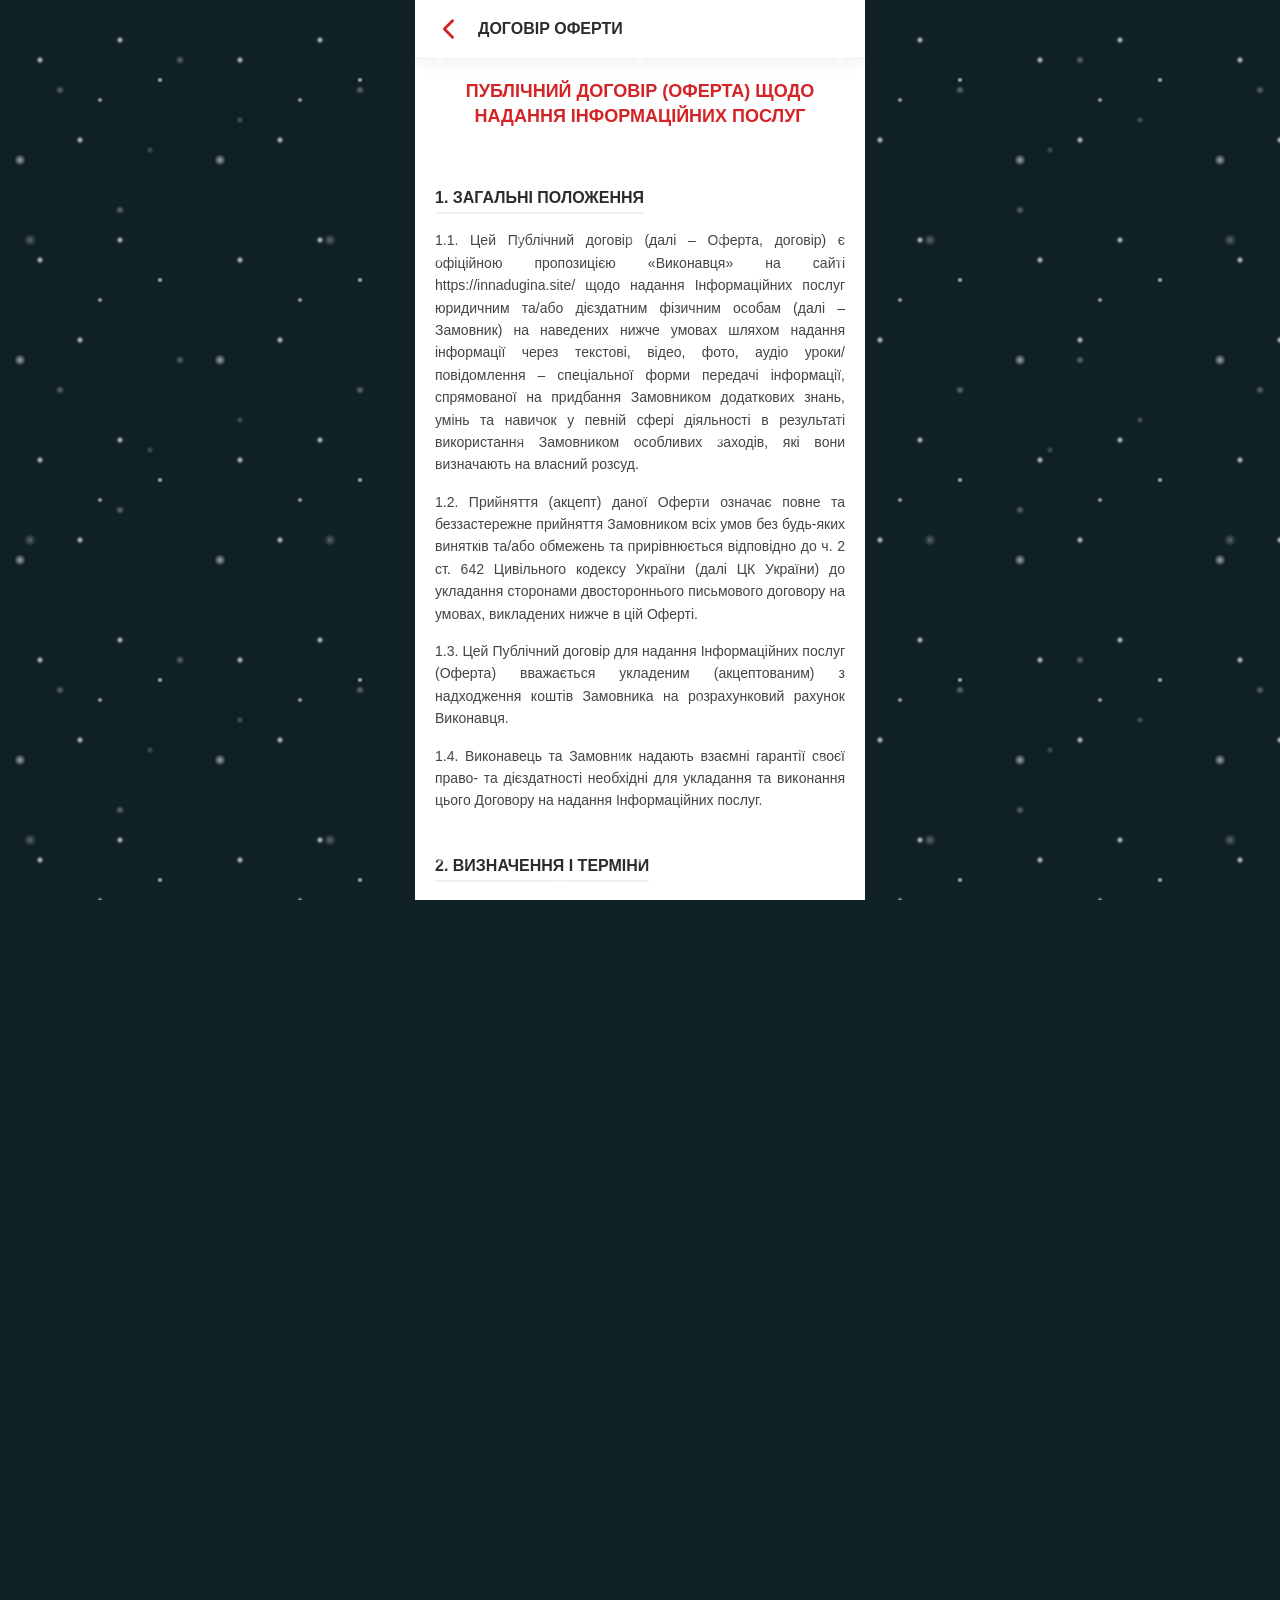
==== oferta.html @ dd788c9a "upd politik" ====
<!DOCTYPE html>
<html lang="uk">
<head>
  <meta charset="UTF-8">
  <meta name="viewport" content="width=device-width, initial-scale=1.0, maximum-scale=1.0, user-scalable=no">
  <title>Договір оферти</title>
  
  <link href="https://fonts.googleapis.com/css2?family=Montserrat:wght@400;500;600;700;800;900&display=swap" rel="stylesheet">
  
  <link rel="stylesheet" href="css/style1.css">
  
  <style>
    /* --- Стилі суто для сторінки документів --- */
    
    /* Шапка (Липка) */
    .doc-header {
      position: sticky;
      top: 0;
      background: rgba(255, 255, 255, 0.95);
      backdrop-filter: blur(10px);
      padding: 15px 20px;
      border-bottom: 1px solid #eee;
      display: flex;
      align-items: center;
      gap: 15px;
      z-index: 100;
      box-shadow: 0 4px 15px rgba(0,0,0,0.05);
    }

    /* Кнопка назад */
    .back-btn {
      color: #D42426;
      display: flex;
      align-items: center;
      transition: transform 0.2s;
    }
    .back-btn:active { transform: scale(0.8); }

    .doc-title {
      font-size: 16px;
      font-weight: 700;
      text-transform: uppercase;
      color: #2C2C2C;
    }

    /* Тіло документу */
    .doc-body {
      padding: 20px 20px 60px;
      background-color: #fff;
    }

    /* Типографіка */
    h3 {
      font-size: 18px;
      font-weight: 800;
      text-align: center;
      margin-bottom: 30px;
      color: #D42426;
      line-height: 1.4;
    }

    h4 {
      font-size: 16px;
      font-weight: 700;
      margin-top: 30px;
      margin-bottom: 15px;
      color: #2C2C2C;
      text-transform: uppercase;
      border-bottom: 2px solid #f0f0f0;
      padding-bottom: 5px;
      display: inline-block;
    }

    p {
      font-size: 14px;
      line-height: 1.6;
      color: #444;
      margin-bottom: 15px;
      text-align: justify; /* Рівний край тексту */
    }

    /* Списки (для способів оплати) */
    .styled-list {
      margin-bottom: 15px;
      padding-left: 0;
    }
    
    .styled-list span {
      display: block;
      position: relative;
      padding-left: 20px;
      margin-bottom: 8px;
      font-size: 14px;
      color: #444;
      font-weight: 500;
    }

    .styled-list span::before {
      content: '•';
      color: #D42426;
      position: absolute;
      left: 0;
      font-weight: bold;
    }

    /* Виділення важливого */
    .highlight {
      background-color: #FFF5F5;
      padding: 15px;
      border-radius: 10px;
      border-left: 3px solid #D42426;
      margin: 20px 0;
    }
    
    .requisites {
        margin-top: 40px;
        background: #f9f9f9;
        padding: 20px;
        border-radius: 15px;
        text-align: center;
    }
    .requisites span {
        display: block;
        margin-bottom: 5px;
        font-weight: 600;
        color: #2C2C2C;
    }
  </style>
</head>
<body>

<div class="snow-container">
  <div class="snow"></div>
  <div class="snow"></div>
</div>

<div class="wrapper">
  
  <header class="doc-header">
    <a href="index.html" class="back-btn">
      <svg width="28" height="28" viewBox="0 0 24 24" fill="none" xmlns="http://www.w3.org/2000/svg">
        <path d="M15 19L8 12L15 5" stroke="currentColor" stroke-width="2.5" stroke-linecap="round" stroke-linejoin="round"/>
      </svg>
    </a>
    <div class="doc-title">Договір оферти</div>
  </header>

  <main class="doc-body">
    
    <h3>ПУБЛІЧНИЙ ДОГОВІР (ОФЕРТА) ЩОДО НАДАННЯ ІНФОРМАЦІЙНИХ ПОСЛУГ</h3>

    <h4>1. ЗАГАЛЬНІ ПОЛОЖЕННЯ</h4>
    <p>1.1. Цей Публічний договір (далі – Оферта, договір) є офіційною пропозицією «Виконавця» на сайті https://innadugina.site/ щодо надання Інформаційних послуг юридичним та/або дієздатним фізичним особам (далі – Замовник) на наведених нижче умовах шляхом надання інформації через текстові, відео, фото, аудіо уроки/повідомлення – спеціальної форми передачі інформації, спрямованої на придбання Замовником додаткових знань, умінь та навичок у певній сфері діяльності в результаті використання Замовником особливих заходів, які вони визначають на власний розсуд.</p>
    
    <p>1.2. Прийняття (акцепт) даної Оферти означає повне та беззастережне прийняття Замовником всіх умов без будь-яких винятків та/або обмежень та прирівнюється відповідно до ч. 2 ст. 642 Цивільного кодексу України (далі ЦК України) до укладання сторонами двостороннього письмового договору на умовах, викладених нижче в цій Оферті.</p>
    
    <p>1.3. Цей Публічний договір для надання Інформаційних послуг (Оферта) вважається укладеним (акцептованим) з надходження коштів Замовника на розрахунковий рахунок Виконавця.</p>
    
    <p>1.4. Виконавець та Замовник надають взаємні гарантії своєї право- та дієздатності необхідні для укладання та виконання цього Договору на надання Інформаційних послуг.</p>

    <h4>2. ВИЗНАЧЕННЯ І ТЕРМІНИ</h4>
    <p>2.1 З метою цієї Оферти наведені нижче терміни використовуються в наступному значенні:</p>
    
    <div class="highlight">
        <p><strong>Оферта</strong> – реальний громадський договір для надання інформаційних послуг. Сайт – інтернет-сайт: https://innadugina.site/, який використовується Виконавцем на правах власності.</p>
        
        <p><strong>Інформаційні послуги</strong> – будь-які послуги Виконавця, види та вартість яких визначено на Сайті, надання обмеженого доступу Замовника до Сайту, іншим закритим каналам надання матеріалів (закритий профіль Instagram, закритий канал WhatsApp, Telegram) відповідно до умов Оферти для участі у тематичних марафонах у форматі інформаційних послуг Виконавця з надання за плату мультимедійних курсів, тренінгів, марафонів (у записі та потоковому форматі), та супутніх інформаційних послуг Виконавця у формі консультацій, за допомогою використання безкоштовного програмного забезпечення із закритим кодом, що забезпечує шифрований голосовий зв'язок та відеозв'язок через Інтернет між комп'ютерами (VoIP ), чи консультаційних послуг у іншій формі. Форма та необхідність надання супутніх інформаційних послуг визначаються Виконавцем самостійно.</p>
        
        <p><strong>Акцепт Оферти</strong> - повне та беззастережне прийняття Оферти шляхом здійснення оплати за Інформаційні послуги (часткової або повної).</p>
        
        <p><strong>Виконавець</strong> – фізична особа-підприємець Сухина І.А., ІПН 3275904164, e-mail: sukhina.evgeniya@gmail.com, тел.+380997017817</p>
        
        <p><strong>Замовник</strong> – особа, яка здійснила Акцепт Оферти на викладених у ній умовах. Договір на надання інформаційних послуг (далі – Договір) – договір між Замовником та Виконавцем на надання Інформаційних послуг, який укладається за допомогою Акцепту цієї Оферти.</p>
    </div>

    <h4>3. ПРЕДМЕТ ОФЕРТИ</h4>
    <p>3.1. Предметом цієї Оферти є відшкодування Замовнику Інформаційних послуг силами Виконавця відповідно до умов цієї Оферти шляхом надання Інформаційних послуг у відео, фото, аудіо, текстовому форматі за винагороду, що виплачується Замовником Виконавцю.</p>
    
    <p>3.2. Вартість кожного виду Інформаційної послуги встановлюється на Сайті Виконавця. Цей договір надання Інформаційних послуг вважається укладеним з моменту надходження коштів на рахунок Виконавця.</p>
    
    <p>3.3. Платежі за цим договором здійснюється одним із способів, що пропонуються Замовнику, у тому числі при натисканні кнопки «Сплатити», які включають:</p>
    
    <div class="styled-list">
        <span>Оплата електронними коштами;</span>
        <span>Оплата через платіжні термінали або інтернет-банкінг;</span>
        <span>Оплата на розрахунковий рахунок Виконавця через банк чи банк-еквайєр;</span>
        <span>Оплата через спеціально уповноважених агентів (фізичних або юридичних осіб);</span>
        <span>Іншими способами за попереднім погодженням з Виконавцем.</span>
    </div>

    <p>3.4. Замовник має можливість здійснити оплату частинами. Сума оплати, що внесена частково є завдатком.</p>
    
    <p>3.5. В разі порушення строку оплати встановленого Виконавцем більше ніж на 10 робочих днів, Виконавець має право тимчасово припинити доступ Замовника до матеріалів (чатів, груп, каналів в соціальних мережах) до здійснення Замовником повної оплати згідно умов Договору.</p>

    <h4>4. УМОВИ НАДАННЯ ПОСЛУГИ</h4>
    <p>4.1. Виконавець надає обмежений доступ Замовнику до Інформаційної послуги, розміщеної у закритих WhatsApp-каналах, Telegram та закритих профілях Instagram.</p>
    
    <p>4.2. Види та способи оплати зазначаються на Сайті.</p>
    
    <p>4.3. Придбання матеріалу тренінгу підтверджується заповненням Замовником відповідної заявки та внесенням оплати одним із способів, вказаних на Сайті при натисканні на кнопку Оплатити. Підключення Замовника до закритих каналів участі здійснюється шляхом отримання від Замовника номера телефону мобільного зв'язку для підключення до закритого WhatsApp каналу, Telegram та профілю в соціальній мережі Instagram для підключення до закритого профілю Instagram, де проводитимуться закриті прямі ефіри. Підключення до закритих каналів здійснюється після відправки Замовником фото-підтвердження оплати Інформаційних послуг менеджеру у Direct соціальній мережі Instagram за адресою https://www.instagram.com/inna__dugina</p>
    
    <p>4.4. Якщо протягом 2 робочих днів Замовник з тієї чи іншої причини не отримав доступу до Інформаційної послуги, йому необхідно звернутися до служби підтримки Виконавця за адресою: https://www.instagram.com/inna__dugina шляхом надсилання повідомлення до Direct.</p>
    
    <p>4.5. Виконавець зобов'язується надати Замовнику Інформаційну послугу шляхом додавання до закритого чату Telegram (залежно від обраного пакету участі, зазначеного на Сайті) протягом 2 робочих днів з моменту надходження коштів на рахунок Виконавця.</p>
    
    <p>4.6. Ця Оферта має чинність акта про надання послуг. Прийняття послуги провадиться без підписання відповідного акта.</p>
    
    <p>4.7. Виконавець залишає за собою право анулювати доступ Замовника до матеріалу у разі встановлення факту розповсюдження Замовником інформації та матеріалів, отриманих ним від Виконавця третім особам за плату або безоплатно. Використання Замовником інформації та матеріалів, одержаних в результаті отримання Інформаційних послуг, допускається лише в особистих цілях та для особистого використання Замовника.</p>

    <h4>5. ПРАВА ТА ОБОВ'ЯЗКИ ВИКОНАВЦЯ</h4>
    <p>5.1. Виконавець зобов'язується надавати Замовнику цілодобовий доступ до оплачених текстових, відео, фото, аудіо-матеріалів.</p>
    <p>5.2. Виконавець несе відповідальність за зберігання та обробку персональних даних Замовника, забезпечує конфіденційність цих даних у процесі їх обробки та використовує їх виключно для якісного надання Інформаційної послуги Замовнику.</p>
    <p>5.3. Виконавець гарантує надання Замовнику повної та достовірної інформації про послугу на його вимогу.</p>
    <p>5.4. Виконавець має право змінювати умови цієї Оферти в односторонньому порядку без попереднього повідомлення Замовника, публікуючи зазначені зміни на Сайті, не пізніше 5 календарних днів з дня їх внесення (прийняття).</p>

    <h4>6. ПРАВА ТА ОБОВ'ЯЗКИ ЗАМОВНИКА</h4>
    <p>6.1. Замовник зобов'язаний надавати достовірну інформацію про себе у процесі заповнення заявки (реєстрації) на Сайті. Замовник відповідає за достовірність такої інформації.</p>
    <p>6.2. Замовник зобов'язується не відтворювати, не повторювати, не копіювати, не продавати, а також не використовувати з будь-якою метою інформацію та матеріали, що стали йому доступними у зв'язку з наданням Інформаційної послуги, за винятком їх особистого використання.</p>
    <p>6.3. Замовник зобов'язаний підтримувати у справному технічному стані обладнання та канали зв'язку, які забезпечують доступ до закритих каналів участі. Виконавець не несе відповідальності за ненадання (неякісне надання) Інформаційної послуги з причин, що не залежать від Виконавця (в т.ч. через невиконання п. 7.1 цієї Оферти).</p>
    <p>6.4. Замовник зобов’язується з повагою ставитись до Виконавця та не публікувати в спільному чаті учасників, що отримують разом із Замовником Інформаційні послуги, в тому числі в чаті під час спільних онлайн зустрічей, не писати окремо учасникам, інформацію, що принижує честь і гідність, а також ділову репутацію Виконавця та його команди. Виконавець навіть при одноразовому порушенні даної умови має право обмежити для Замовника доступ до спільного чату та онлайн зустрічей, надавши можливість отримання інформації у записі. Виконавець на власний розсуд надає оцінку висказуванням учасників та самостійно приймає рішення щодо блокування певного користувача та/або припинення надання послуг.</p>
    <p>6.5. Замовник користується всіма правами споживача відповідно до чинного законодавства України, яке регулює відносини щодо надання послуг.</p>
    <p>6.6. Замовник у разі надання йому послуги неналежної якості має право скористатися правами, передбаченими ст. 8 Закону України «Про захист прав споживачів», виключно у випадках, коли порушення його прав сталося з вини Виконавця та за доведеністю зазначеної обставини.</p>
    <p>6.7. Усі претензії щодо якості Інформаційної послуги, що надається, повинні надсилатися Замовником на адресу Виконавця за допомогою подання заявки в Direct за адресою: https://www.instagram.com/inna__dugina. Строк розгляду претензії(ів) Замовника Виконавцем становить 30 (тридцять) днів (у тому числі претензій, що містять вимогу про повернення коштів) з моменту надходження претензії на адресу Виконавця, після якого Виконавцем приймається одне з наступних рішень: 1) про незгоду з претензією та про відмову у поверненні коштів, або 2) про згоду з претензією та про задоволення вимоги про повернення коштів.</p>
    <p>6.8. У разі прийняття рішення Виконавцем про повернення коштів, Кошти повертаються Замовнику шляхом їх: зарахування на рахунок Замовника на кредитну картку, особистий рахунок або інші реквізити узгоджені сторонами. Усі повернення коштів здійснюються за умови направлення Замовником на адресу Виконавця заяви за формою, яка буде надіслана Замовнику листом електронною поштою. Сторони беззастережно приймають, що остаточне рішення про спосіб повернення коштів залишається в кожному конкретному випадку на розсуд Виконавця. У разі повернення коштів на рахунок Замовника у банку або на рахунок Замовника у платіжній системі, заповнена заява на повернення грошових коштів за підписом Замовника за формою у сканованому електронному вигляді надсилається електронною поштою Виконавцю (допускаються такі формати файлу: gif, jpeg, pdf) . Заява на повернення Грошових коштів повинна містити в обов'язковому порядку відомості про рахунок Замовника, комерційну організацію (банк), де зберігається рахунок, її адресу. У разі відсутності у заяві необхідних відомостей, необхідних для повернення коштів Виконавець не гарантує строків, зазначених у п. 6.8.</p>
    <p>6.9. Кошти зараховуються на рахунок у банку, зазначений Замовником, протягом 30 календарних днів з моменту, коли Виконавець отримав підписану та скановану заяви Замовника за формою. Фінансовий документ, що підтверджує внесення коштів Виконавцем на рахунок Замовника, є доказом виконання Виконавцем обов'язку щодо повернення коштів Замовнику, що беззастережно приймається сторонами.</p>

    <h4>7. ВІДПОВІДАЛЬНІСТЬ СТОРІН</h4>
    <p>7.1. Виконавець і Замовник, враховуючи характер послуг, що надаються, зобов'язуються у разі виникнення спорів та розбіжностей, пов'язаних з наданням Інформаційної послуги, застосовувати досудовий порядок врегулювання спору. У разі неможливості врегулювання спору у досудовому порядку, сторони мають право звернутися до Українського суду.</p>
    <p>7.2. За невиконання або неналежне виконання зобов'язань по цій Оферті сторони несуть відповідальність відповідно до законодавства України.</p>

    <h4>8. ГАРАНТІЇ ЯКОСТІ</h4>
    <p>8.1. Замовник, приймаючи умови цієї Оферти, бере на себе також ризик неотримання прибутку та ризик можливих збитків, пов'язаних із використанням знань, умінь та навичок, отриманих Замовником у ході надання Інформаційної послуги.</p>
    <p>8.2. Гарантуючи успішність застосування отриманих знань, умінь та навичок, а також отримання Замовником Інформаційної послуги певного прибутку (доходу) з їх використанням (реалізацією) у певному чи невизначеному майбутньому Виконавець не несе відповідальності за неотримання прибутку (доходу), отримання прибутку (доходу) нижче очікувань Замовника, а також за прямі та непрямі збитки Замовника, оскільки успішність використання Замовником отриманих знань, умінь та навичок залежить від багатьох відомих та невідомих Виконавцю факторів: цілеспрямованості, працьовитості, завзятості, рівня інтелектуального розвитку, творчих здібностей Замовника, інших його індивідуальних якостей та персональних характеристик, що приймається обома сторонами.</p>
    <p>8.3. Прийом до розгляду претензій Замовника з вимогою повернення коштів припиняється після закінчення 10(десяти) календарних днів з моменту отримання доступу до матеріалів тренінгу (тобто отримання доступу до закритих каналів, де знаходяться записи), що беззастережно приймається сторонами. Для деяких марафонів, тренінгів, уроків цей термін може бути скорочений Виконавцем до 7 (семи) календарних днів, про що Виконавець зобов'язаний явно сповістити Замовника перед придбанням ним цього тренінгу або курсу. Інший спосіб продовження гарантованого терміну повернення коштів неможливий і суперечить цій Оферті.</p>
    <p>8.4. Претензії з вимогою про повернення коштів мають бути надіслані Виконавцю не пізніше ніж за добу до закінчення гарантійного строку. Інші претензії з вимогою про повернення коштів Виконавцем не розглядатимуть.</p>

    <h4>9. ФОРС-МАЖОР</h4>
    <p>9.1. Сторони звільняються від відповідальності за часткове або повне невиконання зобов'язань за цим Договором, якщо це невиконання стало наслідком дії обставин непереборної сили (форс-мажорних обставин), що виникли після укладення цього Договору та унеможливили виконання зобов'язань відповідно до умов цього Договору. До таких обставин зокрема, але не обмежуючись, належать надзвичайні ситуації техногенного, природного чи екологічного характеру, аварії у системах електропостачання, руйнування цих систем, спричинені, зокрема, землетрусами, повенями, ураганами тощо., тривала відсутність електроенергії та інтернету з незалежних від сторін причин, воєнні дії, заколот, страйк, масові заворушення, заворушення та інші протиправні дії, а також стан здоров'я Виконавця (або провідного вебінару), повінь, пожежа, антитерористичні операції, землетрус та інші стихійні лиха, війна, військові дії, неконтрольовані, протиправні дії та акти вандалізму третіх осіб, революційні дії, громадські заворушення, акти чи дії органів державного управління, прийняття законних чи підзаконних актів, що прямо впливають на можливість виконання сторонами умов цього договору, та будь-які інші надзвичайні обставини.</p>
    <p>9.2. Сторони домовились, що у разі виникнення обставин, передбачених п. 9.1. Договору, термін виконання зобов'язань за цим Договором відсувається на період часу, протягом якого діяли ці обставини та їх наслідки.</p>
    <p>9.3. Якщо форс-мажорні обставини та їх наслідки продовжують діяти понад шість місяців, сторони у найкоротші терміни повинні провести переговори з метою виявлення прийнятних для обох Сторін альтернативних способів виконання умов цього Договору та досягнення відповідних письмових домовленостей.</p>

    <h4>10. ІНШІ ПОЛОЖЕННЯ</h4>
    <p>10.1. Замовник гарантує, що всі умови оферти йому зрозумілі і він приймає їх безумовно та в повному обсязі, без будь-яких умов, вилучень та застережень.</p>
    <p>10.2. У разі, який не врегульований цим Договором, Сторони зобов'язуються керуватись нормами, встановленими чинним законодавством України.</p>
    <p>10.3. До цього договору застосовується законодавство України.</p>
    <p>10.4. Сторони дають одна одній згоду на обробку та зберігання персональних даних, які стають відомими ним, у зв'язку із укладенням цього Договору, у межах, у яких це необхідно відповідно до вимог чинного законодавства України.</p>

    <div class="requisites">
        <h4>РЕКВІЗИТИ ВИКОНАВЦЯ</h4>
        <span>ФОП Сухина Інна Андріївна</span>
        <span>ІПН 3275904164</span>
        <p style="font-size: 12px; margin-top: 5px;">62418, Харківська обл., Харкiвський р-н., с. Пісочин, вул.Квартальна, буд.5/9</p>
    </div>

  </main>
</div>

</body>
</html>
---- css/style1.css ----
/* --- 1. БАЗА & ФОН --- */
*, *::before, *::after {
  padding: 0; margin: 0; border: 0; box-sizing: border-box;
  -webkit-tap-highlight-color: transparent;
}

html, body {
  height: 100%;
  font-family: "Inter", sans-serif;
  font-size: 16px;
  background-color: #0F2027; /* Темний фон за межами телефону (зимова ніч) */
  display: flex;
  justify-content: center;
  overflow-x: hidden;
}

/* --- 2. МОБІЛЬНИЙ КОНТЕЙНЕР (Сніговий білий) --- */
.wrapper {
  width: 100%;
  max-width: 450px;
  min-height: 100vh;
  background-color: #FFFFFF; /* ЧИСТИЙ БІЛИЙ */
  position: relative;
  box-shadow: 0 0 50px rgba(255,255,255,0.1);
  display: flex;
  flex-direction: column;
  z-index: 10; /* Щоб бути над фоном боді */
}

/* ===========================
   3. НОВИЙ HEADER (UGC STYLE)
   =========================== */
.header {
  position: relative;
  height: 100vh;      /* На весь екран */
  min-height: 650px;  /* Щоб на маленьких екранах не сплющувало */
  background: url('../img/hero-bg1.JPG') no-repeat center top;
  background-size: cover;
  display: flex;
  flex-direction: column;
  justify-content: space-between; /* Розводить Лого вгору, а Текст вниз */
  align-items: center;
  padding: 30px 20px 50px; /* Відступи всередині */
  color: #fff;
  overflow: hidden;
}

/* Градієнт знизу, щоб текст читався на білому */
.header::before {
  content: '';
  position: absolute;
  bottom: 0; left: 0; width: 100%; height: 60%;
  background: linear-gradient(to top, rgba(15, 32, 39, 0.9) 0%, rgba(15, 32, 39, 0.4) 50%, transparent 100%);
  z-index: 1;
}

/* --- ВЕРХ (ЛОГО - РОЗДІЛЕНЕ ПО КРАЯХ) --- */
.header__top {
  position: relative;
  z-index: 2;
  width: 100%;
  /* Вмикаємо Flexbox для розділення */
  display: flex;
  justify-content: space-between; /* Головний секрет: розкидає елементи по краях */
  align-items: flex-start;
  padding: 10px 0; /* Відступ зверху */
}

/* Загальний стиль для обох частин тексту */
.logo-part {
  font-size: 48px; /* Зробив ще більшим для ефекту */
  font-weight: 900;
  text-transform: uppercase;
  line-height: 0.9; /* Щоб букви стояли щільніше */
  text-shadow: 0 4px 20px rgba(0,0,0,0.7); /* Глибока тінь для контрасту */
}

/* Ліва частина (UGC) */
.logo-left {
  text-align: left;
  margin-left: -5px; /* Трохи посунути вліво, якщо треба */
}

/* Права частина (ICON) */
.logo-right {
  text-align: right;
  margin-right: -5px; /* Трохи посунути вправо */
}

/* --- НИЗ (ОФЕР) --- */
.header__bottom {
  position: relative;
  z-index: 2;
  width: 100%;
  text-align: center;
  display: flex;
  flex-direction: column;
  align-items: center;
}

/* ОНОВЛЕНИЙ БЛОК СЛОГАНА */
.tagline {
  font-size: 15px; /* Трохи збільшив шрифт */
  font-weight: 700; /* Зробив жирнішим */
  letter-spacing: 3px;
  text-transform: uppercase;
  margin-bottom: 15px;
  color: #FFFFFF; /* Чистий білий колір замість рожевого */
  text-shadow: 0 2px 8px rgba(0,0,0,0.7); /* Додав тінь для контрасту */
}

.main-title {
  font-size: 48px; /* Великий розмір */
  font-weight: 800;
  line-height: 0.95;
  margin-bottom: 15px;
  text-shadow: 0 5px 15px rgba(0,0,0,0.5);
}

.main-title span {
  color: #D42426; /* Акцентний червоний */
}

.subtitle {
  font-size: 16px;
  line-height: 1.5;
  margin-bottom: 30px;
  font-weight: 400;
  color: #e0e0e0;
}

/* Кнопка Інстаграм */
.insta-link {
  display: inline-flex;
  align-items: center;
  justify-content: center;
  gap: 10px;
  
  background-color: rgba(212, 36, 38, 0.9); /* Червоний напівпрозорий */
  backdrop-filter: blur(5px);
  color: #fff;
  
  padding: 15px 35px;
  border-radius: 50px;
  border: 1px solid rgba(255,255,255,0.3);
  
  font-size: 16px;
  font-weight: 600;
  text-decoration: none;
  box-shadow: 0 10px 20px rgba(0,0,0,0.4);
  transition: all 0.3s ease;
}

.insta-link:active {
  transform: scale(0.95);
  background-color: #b30000;
}

/* --- КОНТЕНТ --- */
/* --- КОНТЕНТ (Загальний фон) --- */
.page {
    flex: 1;
    background-color: #0F2027; /* Робимо весь середній блок зеленим */
    color: #2C2C2C;            /* Основний текст чорний */
    position: relative;        /* Важливо для перекриття фону */
    z-index: 11;               /* Щоб бути вище темного фону */
}
section { padding: 30px 20px; }

.info-head {
  font-size: 20px;
  font-weight: 800;
  text-align: center;
  text-transform: uppercase;
  margin-bottom: 25px;
  color: #D42426; /* ЧЕРВОНИЙ заголовок */
}

.theory__list {
  list-style: none; /* ЦЕ ПРИБИРАЄ ТОЧКИ */
  padding: 0;       /* Прибирає зайвий відступ зліва */
  margin: 0;        /* Скидає зовнішні відступи */
}

.theory__item {
  position: relative;
  padding-left: 35px;
  margin-bottom: 18px;
  font-size: 16px;
  font-weight: 500;
  color: #FFFFFF;
}
.theory__item::before {
  content: '';
  position: absolute;
  left: 0; top: 2px;
  width: 24px; height: 24px;
  background: url('../img/ptichka.png') center/contain no-repeat;
  filter: hue-rotate(140deg) brightness(0.8); /* Робить пташку червоною/темною (або заміни картинку) */
}

/* --- ОФЕР (Червоні рамки) --- */
.offer-start, .offer-format, .offer-endDostup, .offer-info {
  border: 2px solid #D42426; /* Жирна червона рамка */
  border-radius: 10px;
  padding: 15px;
  margin-bottom: 12px;
  display: flex;
  justify-content: space-between;
  align-items: center;
  background: #FFF5F5; /* Ледь рожевий фон всередині */
}

/* Сам блок-контейнер */
.offer-info {
  /* Перемикаємо з горизонтального на вертикальний режим */
  display: flex;
  flex-direction: column; 
  align-items: center; /* Центруємо вміст */
  
  /* Стиль рамки та фону (залишаємо як було або трохи покращуємо) */
  border: 2px solid #D42426;
  background: #FFF5F5;
  border-radius: 15px;
  padding: 20px;
  margin-bottom: 12px;
}

/* Заголовок "Кому підійде:" */
.offer-info .offer-left2 {
  width: 100%;
  text-align: center;
  font-size: 22px;
  font-weight: 800;
  text-transform: uppercase;
  color: #D42426;
  
  /* Лінія-розділювач під заголовком */
  border-bottom: 1px solid rgba(212, 36, 38, 0.2);
  padding-bottom: 15px;
  margin-bottom: 15px;
}

/* Текст списку */
.offer-info .offer-right2 {
  width: 100%;
  text-align: left;     /* Текст вирівнюємо по лівому краю */
  font-size: 16px;
  line-height: 1.6;     /* Більше повітря між рядками, щоб читалось легко */
  color: #2C2C2C;
  font-weight: 500;
}

.offer-right2 p {
  margin-bottom: 10px; /* Відступ між пунктами */
}
.offer-right2 strong {
  color: hsl(0, 100%, 0%); /* Виділяємо головне червоним (або чорним, як хочеш) */
}

.offer-buy {
  /* Градієнт замість суцільного кольору - виглядає дорожче */
  background: linear-gradient(135deg, #D42426 0%, #B91C1E 100%);
  
  /* Текст білий */
  color: #fff;
  
  /* Форма */
  border-radius: 20px;
  padding: 25px 20px;
  margin-top: 25px;
  margin-bottom: 25px; /* Відступ до наступного блоку */
  
  /* Розміщення елементів (іконка зліва/зверху, текст поруч) */
  display: flex;
  flex-direction: column; /* Вертикально: іконка над текстом */
  align-items: center;
  text-align: center;
  gap: 15px;
  
  /* Тінь/світіння */
  box-shadow: 0 10px 25px rgba(212, 36, 38, 0.4);
  position: relative;
  overflow: hidden;
}

/* Додамо легкий блік (світловий ефект) на фоні */
.offer-buy::before {
  content: '';
  position: absolute;
  top: -50%; left: -50%;
  width: 200%; height: 200%;
  background: radial-gradient(circle, rgba(255,255,255,0.2) 0%, transparent 60%);
  pointer-events: none;
}

/* Стиль іконки (емодзі) */
.offer-buy__icon {
  font-size: 42px; /* Велика іконка */
  line-height: 1;
  text-shadow: 0 4px 10px rgba(0,0,0,0.2);
  animation: pulse 2s infinite; /* Легка анімація пульсації */
}

/* Заголовок блоку */
.offer-buy__title {
  font-size: 20px;
  font-weight: 800;
  text-transform: uppercase;
  margin-bottom: 5px;
  line-height: 1.2;
}

/* Опис блоку */
.offer-buy__text {
  font-size: 16px;
  font-weight: 500;
  opacity: 0.9; /* Трохи прозоріший, щоб не сперечався з заголовком */
}

/* Анімація для іконки */
@keyframes pulse {
  0% { transform: scale(1); }
  50% { transform: scale(1.1); }
  100% { transform: scale(1); }
}

/* --- ПРОДАЖ (Футер - САНТА СТАЙЛ) --- */
.selling {
  background-color: #D42426; /* ОСНОВНИЙ ЧЕРВОНИЙ */
  color: #fff;
  text-align: center;
  padding: 50px 20px;
  border-radius: 25px 25px 0 0;
  position: relative;
  overflow: hidden;
}

/* Декоративна смужка "як на шапці Санти" */
.selling::before {
  content: '';
  position: absolute;
  top: 0; left: 0; width: 100%; height: 15px;
  background: repeating-linear-gradient(
    45deg,
    #ffffff,
    #ffffff 10px,
    #eeeeee 10px,
    #eeeeee 20px
  );
}

/* Контейнер для обох цін */
.price-top {
  display: flex;           /* Щоб вирівняти їх в один рядок */
  justify-content: center; /* По центру */
  align-items: baseline;   /* Вирівнювання по низу цифр */
  gap: 15px;               /* Відступ між старою і новою ціною */
  
  font-size: 64px;         /* Розмір НОВОЇ ціни (9$) - робимо великим */
  font-weight: 800;
  margin-bottom: 20px;
  line-height: 1;
}

/* Стиль старої ціни (100$) */
.price-old {
  font-size: 30px;                /* Значно менша за нову */
  text-decoration: line-through;  /* ЗАКРЕСЛЕННЯ */
  text-decoration-thickness: 2px; /* Товщина лінії закреслення */
  color: rgba(255,255,255, 0.6);  /* Напівпрозорий, щоб не відволікав */
  font-weight: 500;
}

.wayforpay {
  display: flex;
  justify-content: center;
  align-items: center;
  
  width: 100%;
  height: 60px;
  
  background: #fff;
  color: #D42426;
  
  border-radius: 50px;
  border: none; /* На всяк випадок */
  
  font-size: 18px;
  font-weight: 800;
  text-transform: uppercase;
  text-decoration: none; /* Прибираємо синє підкреслення */
  
  box-shadow: 0 5px 15px rgba(0,0,0,0.2);
  cursor: pointer;
  
  transition: transform 0.1s ease, box-shadow 0.1s;
}

/* "Живий" ефект натискання */
.wayforpay:active {
  transform: scale(0.98);
  box-shadow: 0 2px 5px rgba(0,0,0,0.2);
}

/* --- ФУТЕР --- */
/* Основний блок футера */
.footer {
  background-color: #FFFFFF;
  padding: 40px 20px 60px; /* Трохи більше місця знизу */
  text-align: center;
  display: flex;
  flex-direction: column;
  gap: 30px; /* Відступ між блоком підтримки і документами */
}

/* Відступи для секції */
.support {
  margin-bottom: 30px;
  padding: 0 10px; /* Щоб картка не прилипала до країв */
}

/* Світла картка-підкладка */
.support-card {
  background-color: #F7F7F8; /* Дуже світлий сірий ("дорогий" відтінок) */
  border-radius: 20px;
  padding: 30px 20px;
  text-align: center;
}

/* Заголовок "Залишились питання?" */
.support-title {
  font-size: 20px;
  font-weight: 800;
  color: #2C2C2C;
  margin-bottom: 8px;
}

/* Підпис "Ми на зв'язку" */
.support-subtitle {
  font-size: 15px;
  color: #666; /* Темно-сірий для елегантності */
  margin-bottom: 25px;
}

/* Контейнер для кнопок */
.support-icons {
  display: flex;
  justify-content: center;
  gap: 25px; /* Відстань між кнопками */
}

/* Стиль самих кнопок (білі кола з тінню) */
.icon-btn {
  display: flex;
  justify-content: center;
  align-items: center;
  
  width: 65px;  /* Великий розмір для зручного натискання */
  height: 65px;
  
  background-color: #FFFFFF;
  border-radius: 50%; /* Робимо ідеальне коло */
  
  /* М'яка тінь створює об'єм */
  box-shadow: 0 8px 20px rgba(0,0,0,0.06);
  border: 1px solid rgba(0,0,0,0.03); 
  
  transition: transform 0.2s cubic-bezier(0.175, 0.885, 0.32, 1.275);
}

/* Ефект при натисканні (легка пружина) */
.icon-btn:active {
  transform: scale(0.9);
}

/* Корекція розміру іконок всередині кола */
.icon-btn img {
  width: 32px; 
  height: 32px;
  object-fit: contain;
}

/* Блок для іконок соцмереж */
.social-icons {
  display: flex;
  justify-content: center;
  align-items: center;
  gap: 25px; /* Відступ між Телеграмом та Інстою */
}

/* Ефект при наведенні/натисканні на іконку */
.social-icons a {
  display: block;
  transition: transform 0.2s;
}

.social-icons a:active {
  transform: scale(0.85); /* Ефект натискання */
}

/* Блок з документами (Оферта/Політика) */
.contacts {
  display: flex;
  flex-direction: column; /* Розміщуємо посилання одне під одним */
  gap: 15px;
  border-top: 1px solid #eee; /* Тонка лінія розмежування */
  padding-top: 20px;
}

.contacts a {
  color: #888; /* Сірий колір, щоб не відволікав */
  font-size: 12px;
  font-weight: 600;
  text-decoration: none;
  text-transform: uppercase;
  letter-spacing: 1px;
}


/* ===========================
   CSS СНІГ (ЛЕГКИЙ)
   =========================== */
.snow-container {
  position: fixed;
  top: 0;
  left: 0;
  width: 100%;
  height: 100%;
  pointer-events: none; /* Щоб крізь сніг можна було клікати! */
  z-index: 9999;
  overflow: hidden;
}

.snow {
  position: absolute;
  top: 0; right: 0; bottom: 0; left: 0;
  animation: snowfall 10s linear infinite;
  background-image: 
    radial-gradient(4px 4px at 20% 30%, rgba(255,255,255,0.8), transparent),
    radial-gradient(4px 4px at 40% 70%, rgba(255,255,255,0.8), transparent),
    radial-gradient(4px 4px at 60% 20%, rgba(255,255,255,0.8), transparent),
    radial-gradient(3px 3px at 80% 40%, rgba(255,255,255,0.8), transparent),
    radial-gradient(6px 6px at 10% 80%, rgba(255,255,255,0.6), transparent),
    radial-gradient(3px 3px at 50% 50%, rgba(255,255,255,0.7), transparent);
  background-size: 200px 200px;
}

/* Другий шар снігу (повільніший) */
.snow:nth-child(2) {
  animation-duration: 15s;
  background-size: 300px 300px;
  filter: blur(1px);
  opacity: 0.6;
}

@keyframes snowfall {
  0% { transform: translateY(-200px); }
  100% { transform: translateY(100vh); }
}

/* ===========================
   ВІДЕО-БЛОК
   =========================== */
.video-example {
  text-align: center;
  padding-bottom: 10px; /* Трохи менший відступ знизу */
}

.video-container {
  position: relative;
  width: 100%;
  border-radius: 15px; /* Закруглені кути */
  overflow: hidden; /* Щоб відео не вилазило за кути */
  
  /* Стилізація під загальний дизайн */
  border: 3px solid #D42426; /* Червона рамка */
  box-shadow: 0 10px 20px rgba(0,0,0,0.15); /* Тінь для об'єму */
  background-color: #000; /* Чорний фон, поки вантажиться */
  
  /* Aspect Ratio - щоб не скакало при завантаженні (опціонально) */
  aspect-ratio: 9 / 16; /* Якщо відео вертикальне (ТікТок формат) */
  /* aspect-ratio: 16 / 9; <--- Розкоментуй це, якщо відео горизонтальне */
}

video {
  width: 100%;
  height: 100%;
  object-fit: cover; /* Заповнює весь контейнер */
  display: block;
}

.video-caption {
  margin-top: 12px;
  font-size: 13px;
  font-style: italic;
  color: #666;
}
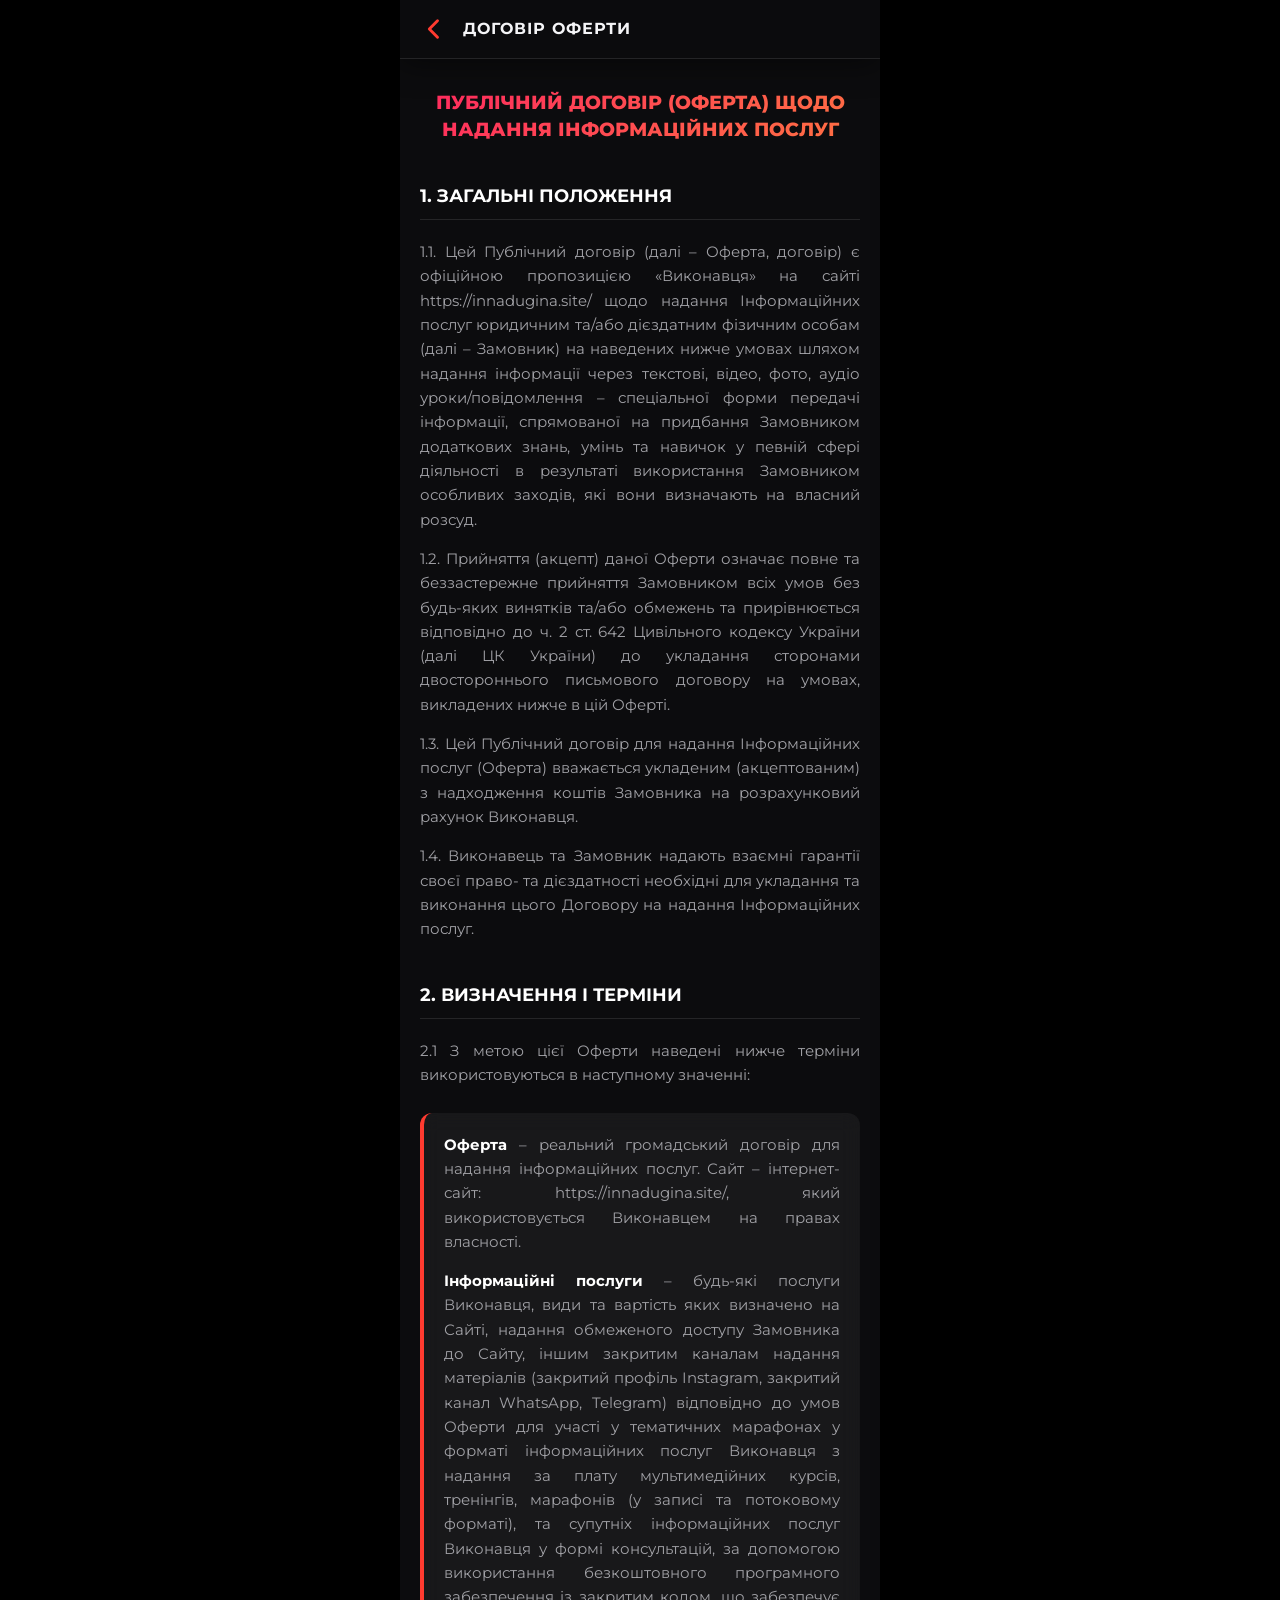
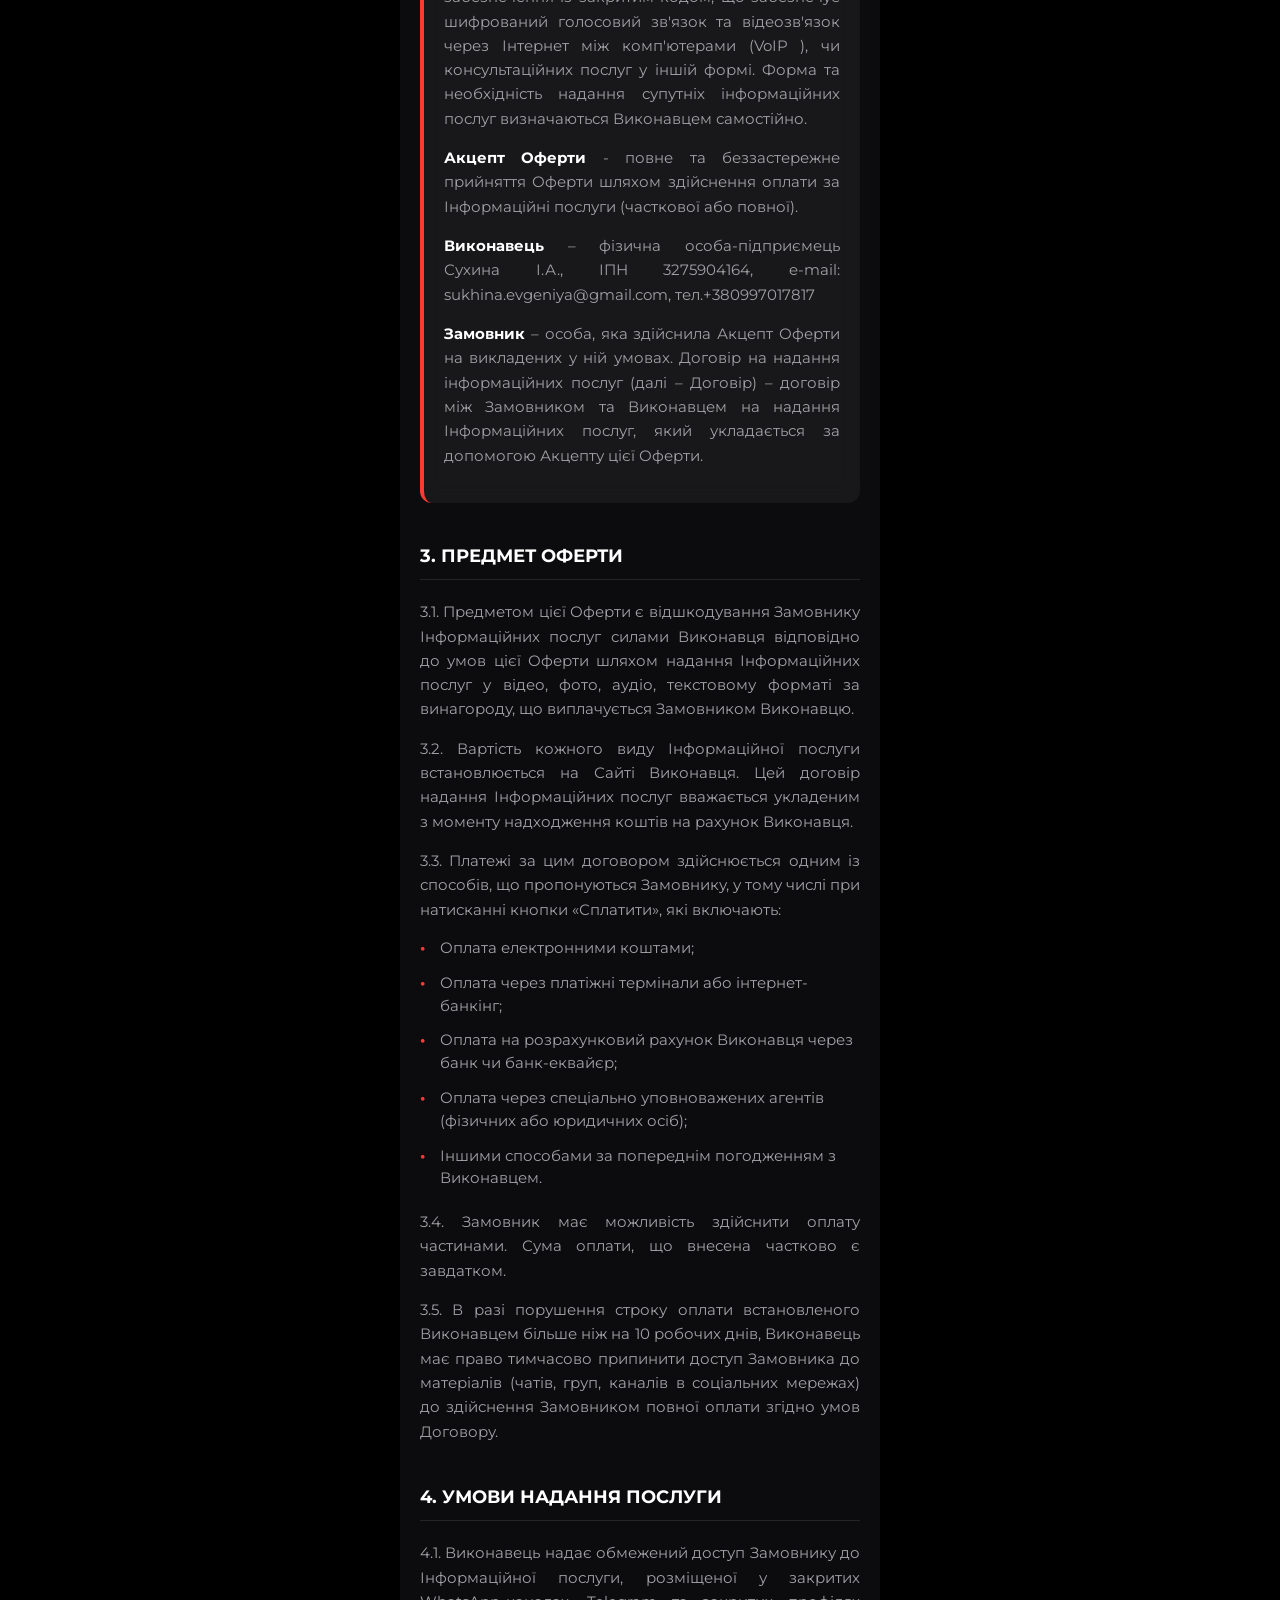
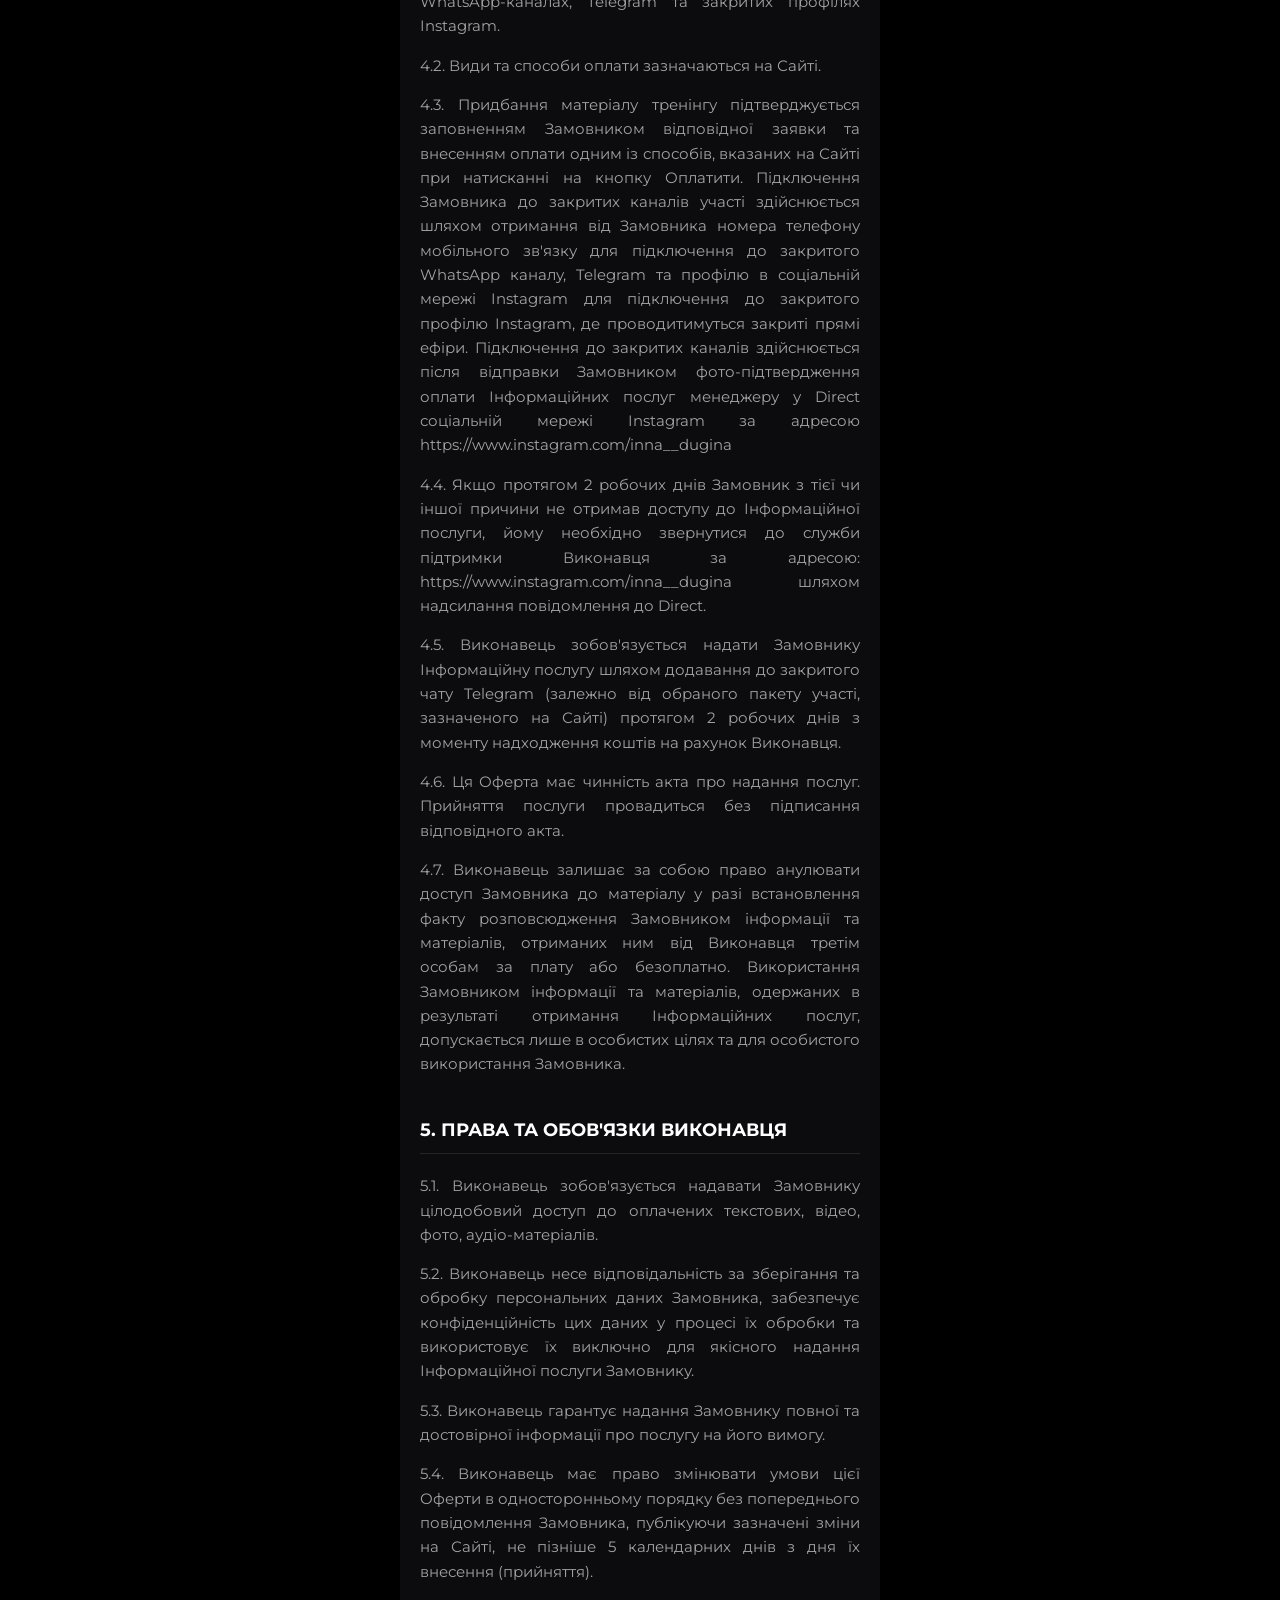
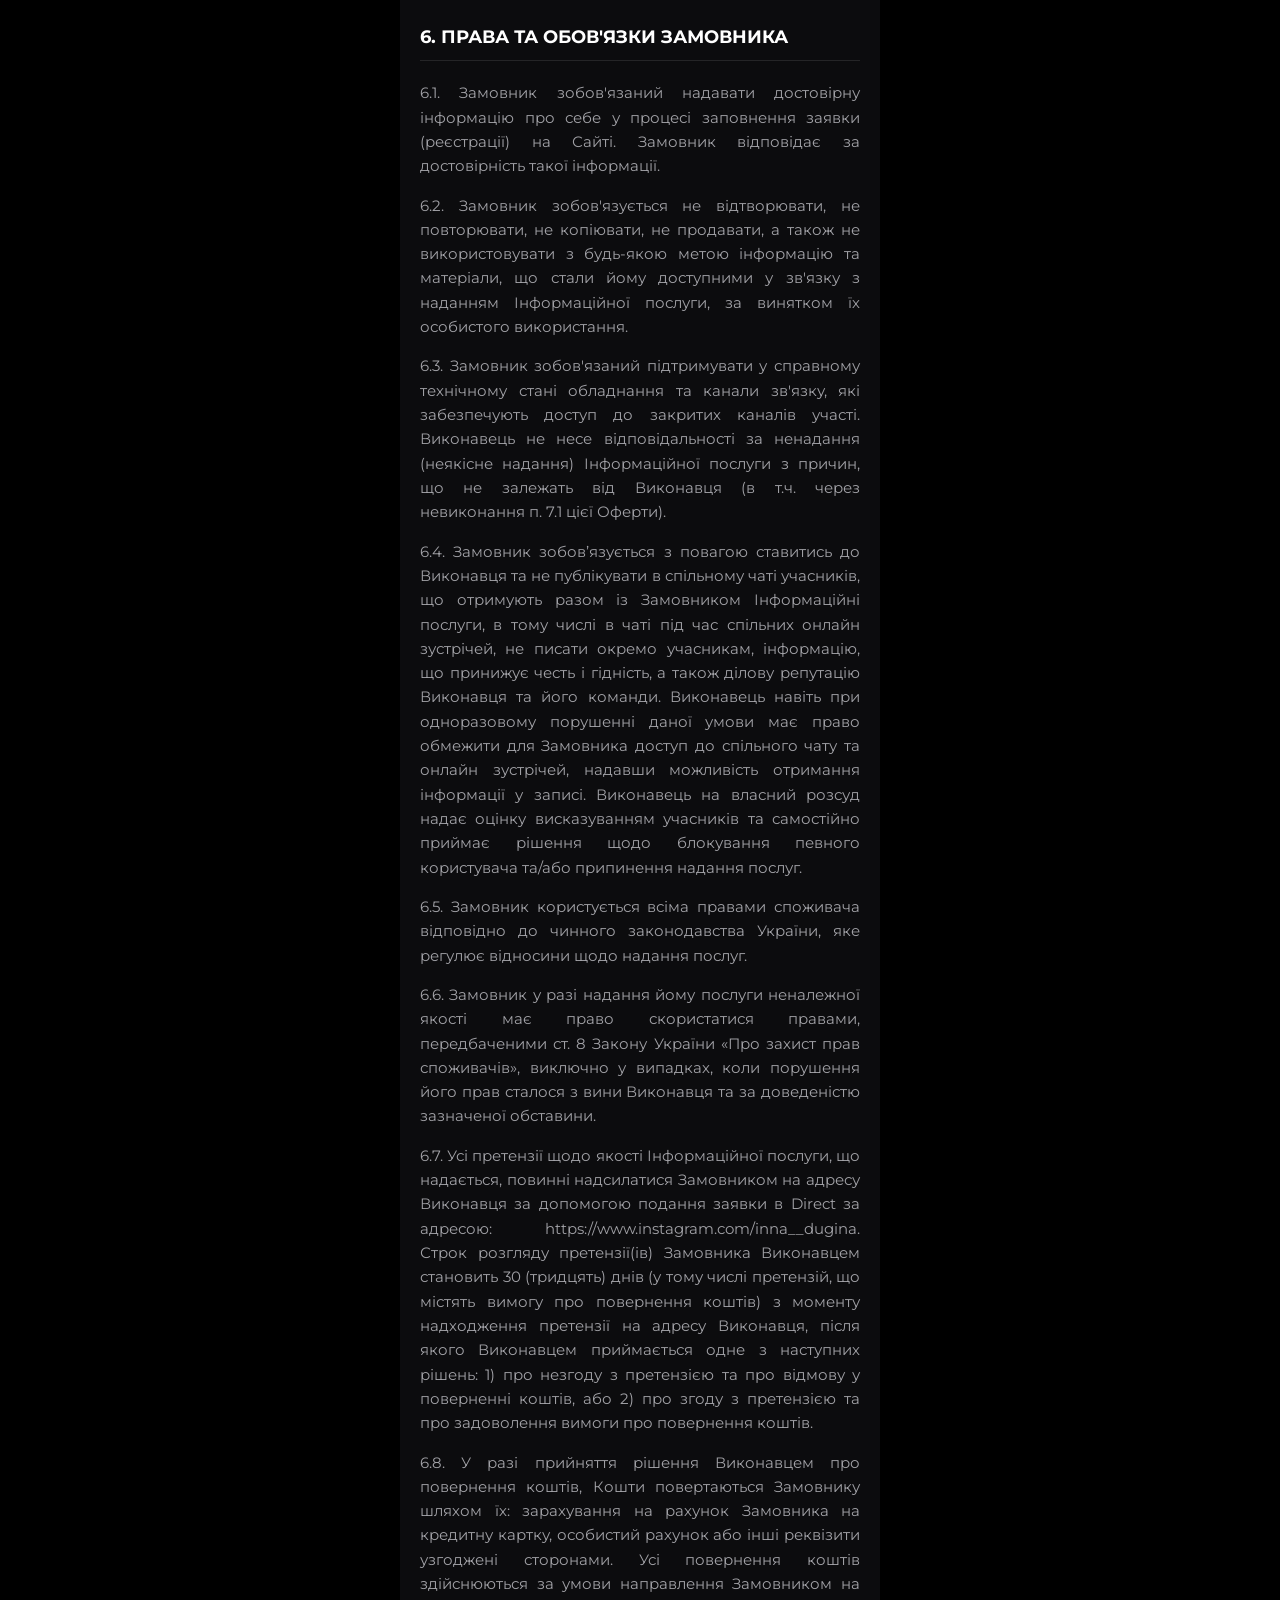
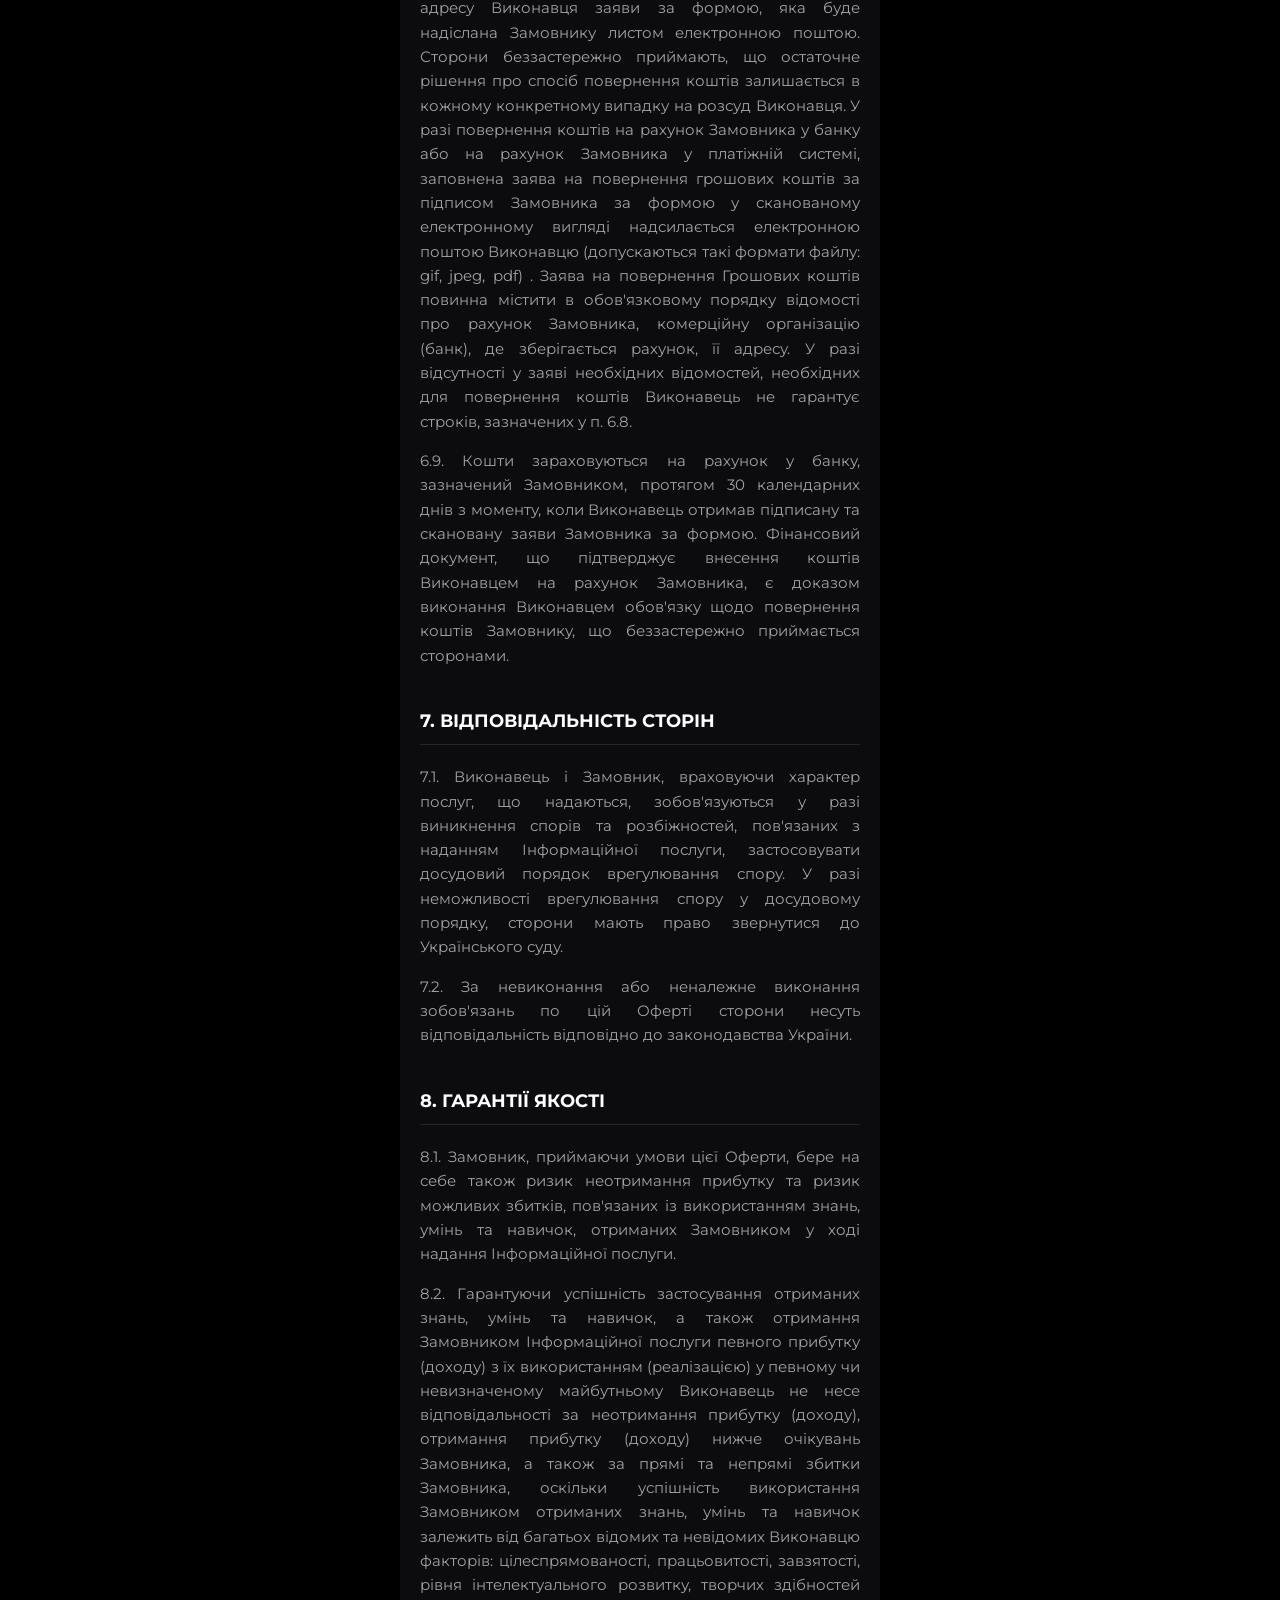
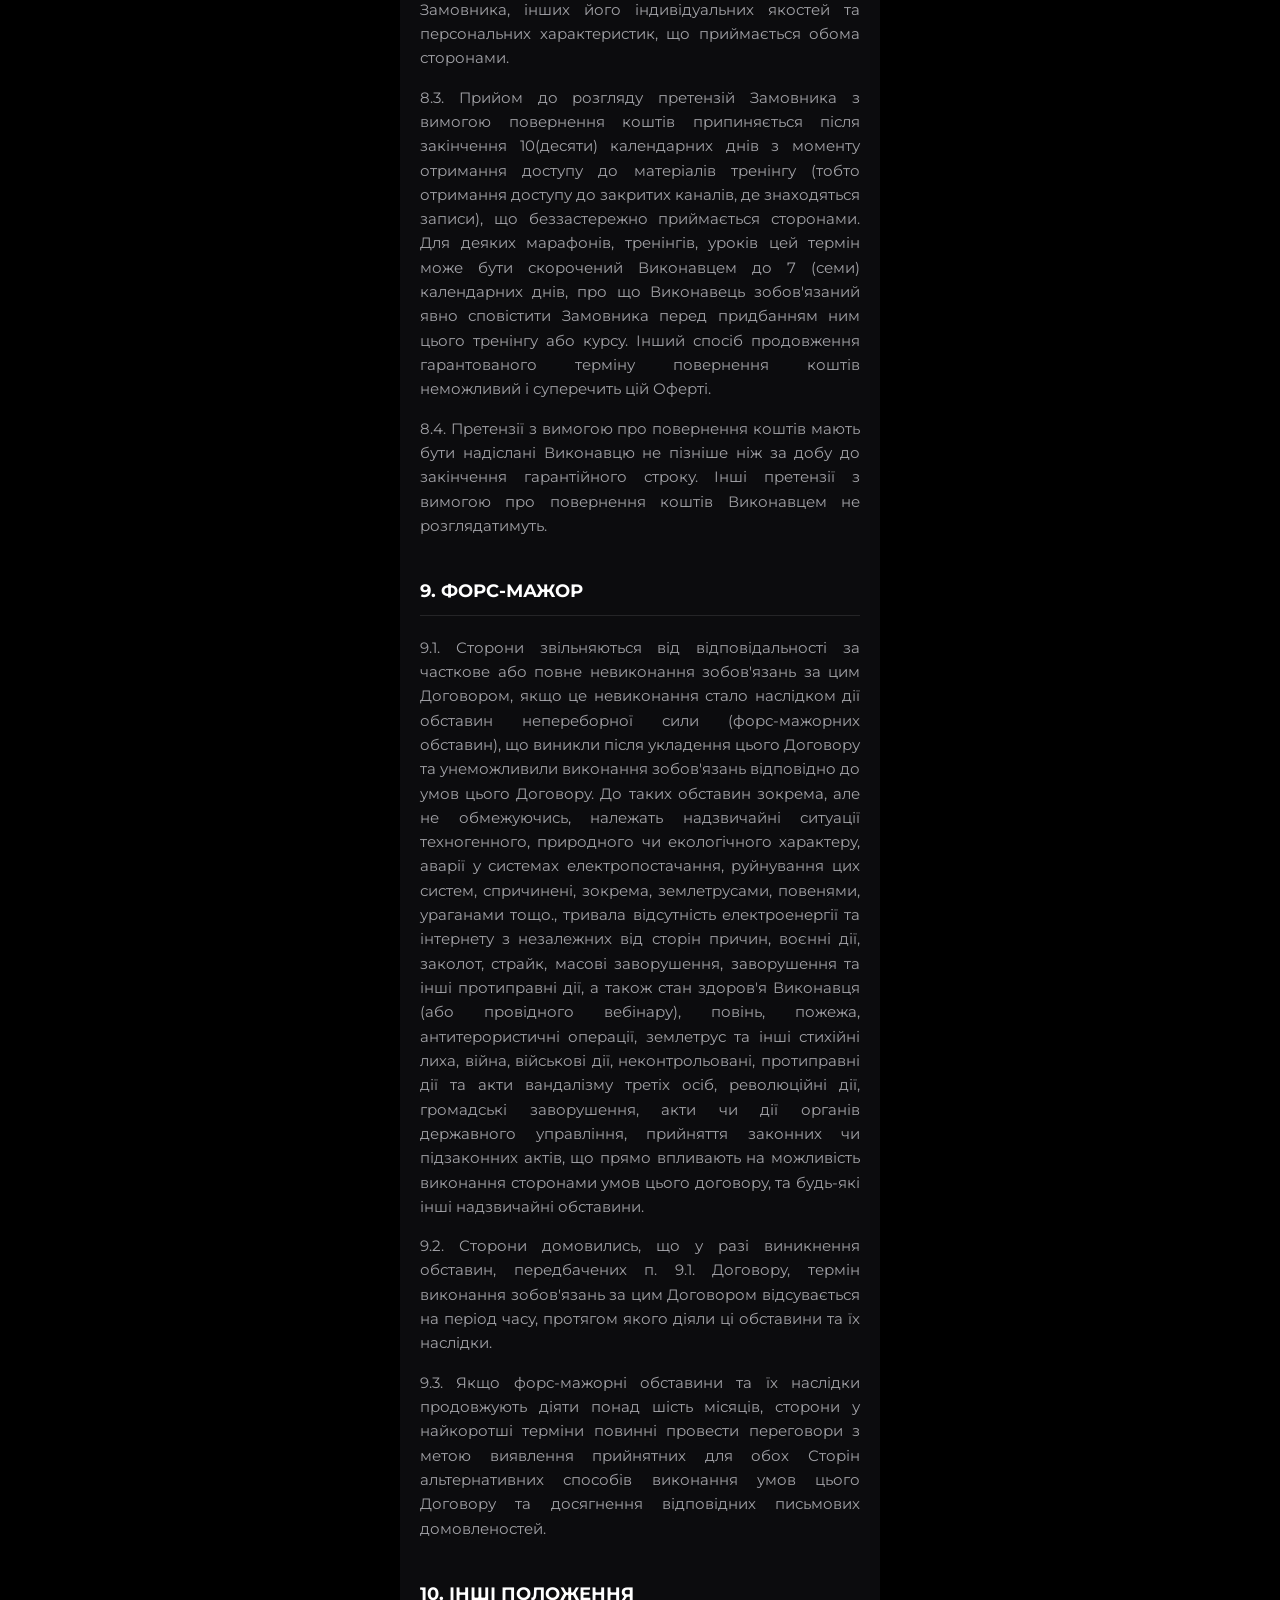
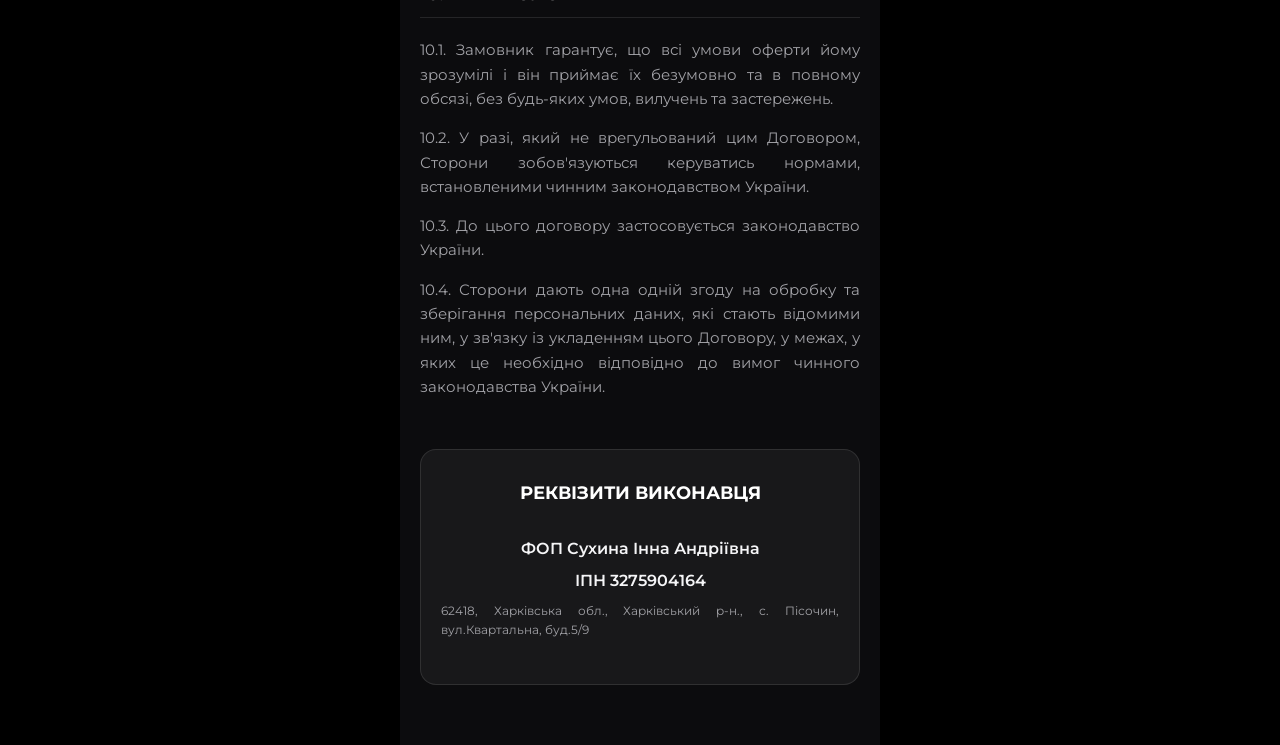
==== commit 9a403d40: "Apply premium dark mode styling to legal docs" ====
--- a/oferta.html
+++ b/oferta.html
@@ -10,121 +10,152 @@
   <link rel="stylesheet" href="css/style1.css">
   
   <style>
-    /* --- Стилі суто для сторінки документів --- */
-    
-    /* Шапка (Липка) */
+    /* --- Premium Dark Mode Styles for Documents --- */
+    
     .doc-header {
       position: sticky;
       top: 0;
-      background: rgba(255, 255, 255, 0.95);
-      backdrop-filter: blur(10px);
+      background: rgba(12, 12, 14, 0.8);
+      backdrop-filter: blur(12px);
+      -webkit-backdrop-filter: blur(12px);
       padding: 15px 20px;
-      border-bottom: 1px solid #eee;
+      border-bottom: 1px solid rgba(255, 255, 255, 0.1);
       display: flex;
       align-items: center;
       gap: 15px;
       z-index: 100;
-      box-shadow: 0 4px 15px rgba(0,0,0,0.05);
-    }
-
-    /* Кнопка назад */
+      box-shadow: 0 4px 30px rgba(0,0,0,0.5);
+    }
+
     .back-btn {
-      color: #D42426;
+      color: #ff3b30;
       display: flex;
       align-items: center;
       transition: transform 0.2s;
     }
-    .back-btn:active { transform: scale(0.8); }
+    .back-btn:hover { transform: scale(1.1); }
+    .back-btn:active { transform: scale(0.9); }
 
     .doc-title {
       font-size: 16px;
       font-weight: 700;
       text-transform: uppercase;
-      color: #2C2C2C;
-    }
-
-    /* Тіло документу */
+      color: var(--text-main);
+      letter-spacing: 1px;
+    }
+
     .doc-body {
-      padding: 20px 20px 60px;
-      background-color: #fff;
-    }
-
-    /* Типографіка */
+      padding: 30px 20px 60px;
+      background-color: transparent;
+    }
+
     h3 {
-      font-size: 18px;
+      font-size: 1.2rem;
       font-weight: 800;
       text-align: center;
       margin-bottom: 30px;
-      color: #D42426;
+      background: var(--accent-gradient);
+      -webkit-background-clip: text;
+      -webkit-text-fill-color: transparent;
       line-height: 1.4;
+      text-transform: uppercase;
     }
 
     h4 {
-      font-size: 16px;
+      font-size: 1.1rem;
       font-weight: 700;
-      margin-top: 30px;
+      margin-top: 40px;
+      margin-bottom: 20px;
+      color: #fff;
+      text-transform: uppercase;
+      border-bottom: 1px solid rgba(255, 255, 255, 0.1);
+      padding-bottom: 10px;
+      display: block;
+    }
+
+    p, li {
+      font-size: 0.95rem;
+      line-height: 1.6;
+      color: var(--text-muted);
       margin-bottom: 15px;
-      color: #2C2C2C;
-      text-transform: uppercase;
-      border-bottom: 2px solid #f0f0f0;
-      padding-bottom: 5px;
-      display: inline-block;
-    }
-
-    p {
-      font-size: 14px;
-      line-height: 1.6;
-      color: #444;
-      margin-bottom: 15px;
-      text-align: justify; /* Рівний край тексту */
-    }
-
-    /* Списки (для способів оплати) */
-    .styled-list {
-      margin-bottom: 15px;
+      text-align: justify;
+    }
+
+    /* Lists */
+    .styled-list, .policy-list {
+      margin-bottom: 20px;
       padding-left: 0;
-    }
-    
-    .styled-list span {
+      list-style: none;
+    }
+    
+    .styled-list span, .policy-item {
       display: block;
       position: relative;
       padding-left: 20px;
-      margin-bottom: 8px;
-      font-size: 14px;
-      color: #444;
-      font-weight: 500;
-    }
-
-    .styled-list span::before {
+      margin-bottom: 12px;
+      font-size: 0.95rem;
+      color: var(--text-muted);
+    }
+
+    .styled-list span::before, .sub-list li::before {
       content: '•';
-      color: #D42426;
+      color: #ff3b30;
       position: absolute;
       left: 0;
       font-weight: bold;
     }
 
-    /* Виділення важливого */
-    .highlight {
-      background-color: #FFF5F5;
-      padding: 15px;
-      border-radius: 10px;
-      border-left: 3px solid #D42426;
-      margin: 20px 0;
+    .sub-list {
+      list-style: none;
+      padding-left: 0;
+      margin-top: 10px;
+      margin-bottom: 20px;
+    }
+
+    .sub-list li {
+      position: relative;
+      padding-left: 20px;
+      margin-bottom: 10px;
+    }
+
+    /* Highlights & Contact Blocks */
+    .highlight, .contact-block {
+      background: rgba(255, 255, 255, 0.05);
+      backdrop-filter: blur(10px);
+      padding: 20px;
+      border-radius: 12px;
+      border-left: 4px solid #ff3b30;
+      margin: 25px 0;
+    }
+    
+    .highlight strong, .highlight p strong {
+      color: #fff;
     }
     
     .requisites {
-        margin-top: 40px;
-        background: #f9f9f9;
-        padding: 20px;
-        border-radius: 15px;
+        margin-top: 50px;
+        background: rgba(255, 255, 255, 0.05);
+        border: 1px solid rgba(255, 255, 255, 0.1);
+        padding: 30px 20px;
+        border-radius: 16px;
         text-align: center;
     }
+    
+    .requisites h4 {
+        border: none;
+        margin-top: 0;
+        text-align: center;
+    }
+    
     .requisites span {
         display: block;
-        margin-bottom: 5px;
+        margin-bottom: 8px;
         font-weight: 600;
-        color: #2C2C2C;
-    }
+        color: var(--text-main);
+    }
+    
+    a { color: #ff3b30; text-decoration: none; font-weight: 600; transition: color 0.3s; }
+    a:hover { color: #ff7142; }
   </style>
 </head>
 <body>
@@ -134,7 +165,7 @@
   <div class="snow"></div>
 </div>
 
-<div class="wrapper">
+<div class="mobile-wrapper">
   
   <header class="doc-header">
     <a href="index.html" class="back-btn">
--- a/css/style1.css
+++ b/css/style1.css
@@ -1,598 +1,534 @@
-/* --- 1. БАЗА & ФОН --- */
-*, *::before, *::after {
-  padding: 0; margin: 0; border: 0; box-sizing: border-box;
+:root {
+  --bg-color: #0c0c0e;
+  --text-main: #f5f5f7;
+  --text-muted: #a1a1a6;
+  --accent-color: #ff3b30;
+  --accent-gradient: linear-gradient(135deg, #ff2a5f 0%, #ff7142 100%);
+  --glass-bg: rgba(255, 255, 255, 0.04);
+  --glass-border: rgba(255, 255, 255, 0.08);
+  --glass-highlight: rgba(255, 70, 85, 0.12);
+  --glass-dark: rgba(0, 0, 0, 0.4);
+}
+
+* {
+  margin: 0;
+  padding: 0;
+  box-sizing: border-box;
   -webkit-tap-highlight-color: transparent;
 }
 
-html, body {
-  height: 100%;
-  font-family: "Inter", sans-serif;
-  font-size: 16px;
-  background-color: #0F2027; /* Темний фон за межами телефону (зимова ніч) */
+body {
+  font-family: 'Montserrat', -apple-system, BlinkMacSystemFont, sans-serif;
+  background-color: #000;
+  color: var(--text-main);
+  line-height: 1.5;
   display: flex;
   justify-content: center;
+  min-height: 100vh;
+}
+
+.mobile-wrapper {
+  width: 100%;
+  max-width: 480px;
+  background-color: var(--bg-color);
+  min-height: 100vh;
+  position: relative;
   overflow-x: hidden;
-}
-
-/* --- 2. МОБІЛЬНИЙ КОНТЕЙНЕР (Сніговий білий) --- */
-.wrapper {
-  width: 100%;
-  max-width: 450px;
+  box-shadow: 0 0 50px rgba(0,0,0,0.8);
+}
+
+/* Glassmorphism utilities */
+.glass {
+  background: var(--glass-bg);
+  backdrop-filter: blur(12px);
+  -webkit-backdrop-filter: blur(12px);
+  border: 1px solid var(--glass-border);
+  border-radius: 16px;
+}
+
+.glass-accent {
+  background: var(--glass-highlight);
+  backdrop-filter: blur(12px);
+  -webkit-backdrop-filter: blur(12px);
+  border: 1px solid rgba(255, 70, 85, 0.3);
+  border-radius: 16px;
+}
+
+.glass-dark {
+  background: var(--glass-dark);
+  backdrop-filter: blur(12px);
+  -webkit-backdrop-filter: blur(12px);
+  border: 1px solid var(--glass-border);
+  border-radius: 20px;
+}
+
+.text-gradient {
+  background: var(--accent-gradient);
+  -webkit-background-clip: text;
+  -webkit-text-fill-color: transparent;
+  background-clip: text;
+}
+
+.text-accent {
+  color: #ff3b30;
+  font-weight: 800;
+}
+
+/* Hero Section */
+.hero {
+  position: relative;
   min-height: 100vh;
-  background-color: #FFFFFF; /* ЧИСТИЙ БІЛИЙ */
-  position: relative;
-  box-shadow: 0 0 50px rgba(255,255,255,0.1);
-  display: flex;
-  flex-direction: column;
-  z-index: 10; /* Щоб бути над фоном боді */
-}
-
-/* ===========================
-   3. НОВИЙ HEADER (UGC STYLE)
-   =========================== */
-.header {
-  position: relative;
-  height: 100vh;      /* На весь екран */
-  min-height: 650px;  /* Щоб на маленьких екранах не сплющувало */
-  background: url('../img/hero-bg1.JPG') no-repeat center top;
-  background-size: cover;
-  display: flex;
-  flex-direction: column;
-  justify-content: space-between; /* Розводить Лого вгору, а Текст вниз */
-  align-items: center;
-  padding: 30px 20px 50px; /* Відступи всередині */
-  color: #fff;
-  overflow: hidden;
-}
-
-/* Градієнт знизу, щоб текст читався на білому */
-.header::before {
-  content: '';
+  display: flex;
+  flex-direction: column;
+  padding: 40px 20px 40px;
+  background: url('../img/IMG_7716.PNG') center top/cover no-repeat;
+}
+
+.hero__overlay {
   position: absolute;
-  bottom: 0; left: 0; width: 100%; height: 60%;
-  background: linear-gradient(to top, rgba(15, 32, 39, 0.9) 0%, rgba(15, 32, 39, 0.4) 50%, transparent 100%);
+  top: 0; left: 0; right: 0; bottom: 0;
+  background: linear-gradient(to bottom, rgba(12,12,14,0.5) 0%, rgba(12,12,14,0) 25%, rgba(12,12,14,0) 50%, rgba(12,12,14,1) 100%);
   z-index: 1;
 }
 
-/* --- ВЕРХ (ЛОГО - РОЗДІЛЕНЕ ПО КРАЯХ) --- */
-.header__top {
+.hero__content {
   position: relative;
   z-index: 2;
   width: 100%;
-  /* Вмикаємо Flexbox для розділення */
-  display: flex;
-  justify-content: space-between; /* Головний секрет: розкидає елементи по краях */
-  align-items: flex-start;
-  padding: 10px 0; /* Відступ зверху */
-}
-
-/* Загальний стиль для обох частин тексту */
-.logo-part {
-  font-size: 48px; /* Зробив ще більшим для ефекту */
+  flex: 1;
+  display: flex;
+  flex-direction: column;
+  justify-content: space-between;
+  align-items: center;
+  text-align: center;
+}
+
+.hero__top {
+  display: flex;
+  flex-direction: column;
+  align-items: center;
+  gap: 16px;
+  margin-top: 10px;
+}
+
+.hero__logo-split {
+  font-size: 3rem;
   font-weight: 900;
-  text-transform: uppercase;
-  line-height: 0.9; /* Щоб букви стояли щільніше */
-  text-shadow: 0 4px 20px rgba(0,0,0,0.7); /* Глибока тінь для контрасту */
-}
-
-/* Ліва частина (UGC) */
-.logo-left {
-  text-align: left;
-  margin-left: -5px; /* Трохи посунути вліво, якщо треба */
-}
-
-/* Права частина (ICON) */
-.logo-right {
-  text-align: right;
-  margin-right: -5px; /* Трохи посунути вправо */
-}
-
-/* --- НИЗ (ОФЕР) --- */
-.header__bottom {
-  position: relative;
-  z-index: 2;
-  width: 100%;
-  text-align: center;
-  display: flex;
-  flex-direction: column;
-  align-items: center;
-}
-
-/* ОНОВЛЕНИЙ БЛОК СЛОГАНА */
-.tagline {
-  font-size: 15px; /* Трохи збільшив шрифт */
-  font-weight: 700; /* Зробив жирнішим */
-  letter-spacing: 3px;
-  text-transform: uppercase;
-  margin-bottom: 15px;
-  color: #FFFFFF; /* Чистий білий колір замість рожевого */
-  text-shadow: 0 2px 8px rgba(0,0,0,0.7); /* Додав тінь для контрасту */
-}
-
-.main-title {
-  font-size: 48px; /* Великий розмір */
-  font-weight: 800;
-  line-height: 0.95;
-  margin-bottom: 15px;
-  text-shadow: 0 5px 15px rgba(0,0,0,0.5);
-}
-
-.main-title span {
-  color: #D42426; /* Акцентний червоний */
-}
-
-.subtitle {
-  font-size: 16px;
-  line-height: 1.5;
-  margin-bottom: 30px;
-  font-weight: 400;
-  color: #e0e0e0;
-}
-
-/* Кнопка Інстаграм */
-.insta-link {
+  line-height: 0.9;
+  letter-spacing: -1px;
+}
+
+.hero__badge {
+  padding: 8px 24px;
+  border-radius: 100px;
+}
+
+.hero__badge-title {
+  font-size: 0.9rem;
+  font-weight: 700;
+  letter-spacing: 2px;
+}
+
+.hero__bottom {
+  display: flex;
+  flex-direction: column;
+  align-items: center;
+  gap: 16px;
+}
+
+.hero__main-title {
+  font-size: 2.4rem;
+  font-weight: 900;
+  line-height: 1.1;
+  white-space: nowrap;
+}
+
+.hero__main-title span {
+  background: var(--accent-gradient);
+  -webkit-background-clip: text;
+  -webkit-text-fill-color: transparent;
+}
+
+.hero__subtitle {
+  font-size: 0.9rem;
+  color: #ddd;
+  margin-bottom: 8px;
+}
+
+.social-pill {
   display: inline-flex;
   align-items: center;
-  justify-content: center;
   gap: 10px;
-  
-  background-color: rgba(212, 36, 38, 0.9); /* Червоний напівпрозорий */
-  backdrop-filter: blur(5px);
+  padding: 12px 24px;
+  border-radius: 100px;
   color: #fff;
-  
-  padding: 15px 35px;
-  border-radius: 50px;
-  border: 1px solid rgba(255,255,255,0.3);
-  
-  font-size: 16px;
+  text-decoration: none;
   font-weight: 600;
-  text-decoration: none;
-  box-shadow: 0 10px 20px rgba(0,0,0,0.4);
-  transition: all 0.3s ease;
-}
-
-.insta-link:active {
-  transform: scale(0.95);
-  background-color: #b30000;
-}
-
-/* --- КОНТЕНТ --- */
-/* --- КОНТЕНТ (Загальний фон) --- */
-.page {
-    flex: 1;
-    background-color: #0F2027; /* Робимо весь середній блок зеленим */
-    color: #2C2C2C;            /* Основний текст чорний */
-    position: relative;        /* Важливо для перекриття фону */
-    z-index: 11;               /* Щоб бути вище темного фону */
-}
-section { padding: 30px 20px; }
-
-.info-head {
-  font-size: 20px;
-  font-weight: 800;
+  font-size: 0.9rem;
+  transition: transform 0.3s ease;
+}
+
+.social-pill:hover {
+  transform: scale(1.05);
+}
+
+/* Main Content */
+.main-content {
+  padding: 0 20px 40px;
+  display: flex;
+  flex-direction: column;
+  gap: 32px;
+}
+
+/* Cards */
+.card {
+  padding: 24px;
+}
+
+.highlight-card {
+  border-color: rgba(255, 70, 85, 0.3);
+}
+
+.card__title {
+  font-size: 1.2rem;
+  font-weight: 700;
+  margin-bottom: 20px;
   text-align: center;
   text-transform: uppercase;
-  margin-bottom: 25px;
-  color: #D42426; /* ЧЕРВОНИЙ заголовок */
-}
-
-.theory__list {
-  list-style: none; /* ЦЕ ПРИБИРАЄ ТОЧКИ */
-  padding: 0;       /* Прибирає зайвий відступ зліва */
-  margin: 0;        /* Скидає зовнішні відступи */
-}
-
-.theory__item {
+}
+
+/* Lists */
+.feature-list {
+  list-style: none;
+  display: flex;
+  flex-direction: column;
+  gap: 16px;
+}
+
+.feature-list li {
   position: relative;
-  padding-left: 35px;
-  margin-bottom: 18px;
-  font-size: 16px;
-  font-weight: 500;
-  color: #FFFFFF;
-}
-.theory__item::before {
+  padding-left: 36px;
+  font-size: 0.95rem;
+  color: #ddd;
+}
+
+.feature-list li::before {
   content: '';
   position: absolute;
-  left: 0; top: 2px;
-  width: 24px; height: 24px;
-  background: url('../img/ptichka.png') center/contain no-repeat;
-  filter: hue-rotate(140deg) brightness(0.8); /* Робить пташку червоною/темною (або заміни картинку) */
-}
-
-/* --- ОФЕР (Червоні рамки) --- */
-.offer-start, .offer-format, .offer-endDostup, .offer-info {
-  border: 2px solid #D42426; /* Жирна червона рамка */
-  border-radius: 10px;
-  padding: 15px;
+  left: 0;
+  top: 2px;
+  width: 24px;
+  height: 24px;
+  background-size: contain;
+  background-repeat: no-repeat;
+  background-image: url('../img/icon-theory.png');
+}
+
+.emoji-bullet {
+  position: absolute;
+  left: 0;
+  top: 0;
+  font-size: 1.2rem;
+}
+
+.feature-list li .emoji-bullet {
+  left: 0;
+}
+.feature-list li:last-child::before {
+  display: none; /* Hide default icon if using emoji */
+}
+
+/* Benefit list */
+.benefit-list {
+  list-style: none;
+  display: flex;
+  flex-direction: column;
+  gap: 16px;
+}
+
+.benefit-list li {
+  position: relative;
+  padding-left: 36px;
+  font-size: 0.9rem;
+  color: #ddd;
+}
+
+.benefit-list strong {
+  color: #fff;
+}
+
+.highlight-item {
+  margin-top: 8px;
+  padding-top: 16px;
+  border-top: 1px dashed rgba(255,255,255,0.2);
+}
+
+/* Video Section */
+.video-example {
+  display: flex;
+  flex-direction: column;
+}
+
+.video-wrapper {
+  width: 100%;
+  border-radius: 12px;
+  overflow: hidden;
+  box-shadow: 0 10px 30px rgba(0,0,0,0.5);
   margin-bottom: 12px;
+}
+
+.custom-video {
+  width: 100%;
+  display: block;
+}
+
+.video-caption {
+  font-size: 0.8rem;
+  color: var(--text-muted);
+  text-align: center;
+  font-style: italic;
+}
+
+/* Offer Section */
+.offer-section {
+  display: flex;
+  flex-direction: column;
+  gap: 16px;
+}
+
+.details-grid {
+  display: flex;
+  flex-direction: column;
+  gap: 12px;
+}
+
+.detail-item {
   display: flex;
   justify-content: space-between;
   align-items: center;
-  background: #FFF5F5; /* Ледь рожевий фон всередині */
-}
-
-/* Сам блок-контейнер */
-.offer-info {
-  /* Перемикаємо з горизонтального на вертикальний режим */
-  display: flex;
-  flex-direction: column; 
-  align-items: center; /* Центруємо вміст */
-  
-  /* Стиль рамки та фону (залишаємо як було або трохи покращуємо) */
-  border: 2px solid #D42426;
-  background: #FFF5F5;
-  border-radius: 15px;
+  padding: 16px 20px;
+}
+
+.detail-label {
+  font-weight: 700;
+  font-size: 1.1rem;
+}
+
+.detail-value {
+  text-align: right;
+  font-weight: 600;
+  color: #ddd;
+  font-size: 1rem;
+}
+
+.alert-box {
+  display: flex;
+  align-items: center;
+  gap: 16px;
   padding: 20px;
-  margin-bottom: 12px;
-}
-
-/* Заголовок "Кому підійде:" */
-.offer-info .offer-left2 {
+}
+
+.alert-icon {
+  font-size: 2rem;
+  flex-shrink: 0;
+}
+
+.alert-content h4 {
+  font-size: 1.1rem;
+  margin-bottom: 4px;
+}
+
+.alert-content p {
+  font-size: 0.9rem;
+  color: #ddd;
+}
+
+/* Pricing Section */
+.pricing-section {
+  margin-top: 10px;
+  padding: 32px 20px;
+  display: flex;
+  flex-direction: column;
+  align-items: center;
+  gap: 24px;
+}
+
+.timer-box {
+  display: flex;
+  flex-direction: column;
+  align-items: center;
+  gap: 12px;
   width: 100%;
-  text-align: center;
-  font-size: 22px;
-  font-weight: 800;
-  text-transform: uppercase;
-  color: #D42426;
-  
-  /* Лінія-розділювач під заголовком */
-  border-bottom: 1px solid rgba(212, 36, 38, 0.2);
-  padding-bottom: 15px;
-  margin-bottom: 15px;
-}
-
-/* Текст списку */
-.offer-info .offer-right2 {
-  width: 100%;
-  text-align: left;     /* Текст вирівнюємо по лівому краю */
-  font-size: 16px;
-  line-height: 1.6;     /* Більше повітря між рядками, щоб читалось легко */
-  color: #2C2C2C;
-  font-weight: 500;
-}
-
-.offer-right2 p {
-  margin-bottom: 10px; /* Відступ між пунктами */
-}
-.offer-right2 strong {
-  color: hsl(0, 100%, 0%); /* Виділяємо головне червоним (або чорним, як хочеш) */
-}
-
-.offer-buy {
-  /* Градієнт замість суцільного кольору - виглядає дорожче */
-  background: linear-gradient(135deg, #D42426 0%, #B91C1E 100%);
-  
-  /* Текст білий */
-  color: #fff;
-  
-  /* Форма */
-  border-radius: 20px;
-  padding: 25px 20px;
-  margin-top: 25px;
-  margin-bottom: 25px; /* Відступ до наступного блоку */
-  
-  /* Розміщення елементів (іконка зліва/зверху, текст поруч) */
-  display: flex;
-  flex-direction: column; /* Вертикально: іконка над текстом */
-  align-items: center;
-  text-align: center;
-  gap: 15px;
-  
-  /* Тінь/світіння */
-  box-shadow: 0 10px 25px rgba(212, 36, 38, 0.4);
-  position: relative;
-  overflow: hidden;
-}
-
-/* Додамо легкий блік (світловий ефект) на фоні */
-.offer-buy::before {
-  content: '';
-  position: absolute;
-  top: -50%; left: -50%;
-  width: 200%; height: 200%;
-  background: radial-gradient(circle, rgba(255,255,255,0.2) 0%, transparent 60%);
-  pointer-events: none;
-}
-
-/* Стиль іконки (емодзі) */
-.offer-buy__icon {
-  font-size: 42px; /* Велика іконка */
-  line-height: 1;
-  text-shadow: 0 4px 10px rgba(0,0,0,0.2);
-  animation: pulse 2s infinite; /* Легка анімація пульсації */
-}
-
-/* Заголовок блоку */
-.offer-buy__title {
-  font-size: 20px;
-  font-weight: 800;
-  text-transform: uppercase;
-  margin-bottom: 5px;
-  line-height: 1.2;
-}
-
-/* Опис блоку */
-.offer-buy__text {
-  font-size: 16px;
-  font-weight: 500;
-  opacity: 0.9; /* Трохи прозоріший, щоб не сперечався з заголовком */
-}
-
-/* Анімація для іконки */
-@keyframes pulse {
-  0% { transform: scale(1); }
-  50% { transform: scale(1.1); }
-  100% { transform: scale(1); }
-}
-
-/* --- ПРОДАЖ (Футер - САНТА СТАЙЛ) --- */
-.selling {
-  background-color: #D42426; /* ОСНОВНИЙ ЧЕРВОНИЙ */
-  color: #fff;
-  text-align: center;
-  padding: 50px 20px;
-  border-radius: 25px 25px 0 0;
-  position: relative;
-  overflow: hidden;
-}
-
-/* Декоративна смужка "як на шапці Санти" */
-.selling::before {
-  content: '';
-  position: absolute;
-  top: 0; left: 0; width: 100%; height: 15px;
-  background: repeating-linear-gradient(
-    45deg,
-    #ffffff,
-    #ffffff 10px,
-    #eeeeee 10px,
-    #eeeeee 20px
-  );
-}
-
-/* Контейнер для обох цін */
-.price-top {
-  display: flex;           /* Щоб вирівняти їх в один рядок */
-  justify-content: center; /* По центру */
-  align-items: baseline;   /* Вирівнювання по низу цифр */
-  gap: 15px;               /* Відступ між старою і новою ціною */
-  
-  font-size: 64px;         /* Розмір НОВОЇ ціни (9$) - робимо великим */
-  font-weight: 800;
-  margin-bottom: 20px;
-  line-height: 1;
-}
-
-/* Стиль старої ціни (100$) */
-.price-old {
-  font-size: 30px;                /* Значно менша за нову */
-  text-decoration: line-through;  /* ЗАКРЕСЛЕННЯ */
-  text-decoration-thickness: 2px; /* Товщина лінії закреслення */
-  color: rgba(255,255,255, 0.6);  /* Напівпрозорий, щоб не відволікав */
-  font-weight: 500;
-}
-
-.wayforpay {
-  display: flex;
-  justify-content: center;
-  align-items: center;
-  
-  width: 100%;
-  height: 60px;
-  
-  background: #fff;
-  color: #D42426;
-  
-  border-radius: 50px;
-  border: none; /* На всяк випадок */
-  
-  font-size: 18px;
-  font-weight: 800;
-  text-transform: uppercase;
-  text-decoration: none; /* Прибираємо синє підкреслення */
-  
-  box-shadow: 0 5px 15px rgba(0,0,0,0.2);
-  cursor: pointer;
-  
-  transition: transform 0.1s ease, box-shadow 0.1s;
-}
-
-/* "Живий" ефект натискання */
-.wayforpay:active {
-  transform: scale(0.98);
-  box-shadow: 0 2px 5px rgba(0,0,0,0.2);
-}
-
-/* --- ФУТЕР --- */
-/* Основний блок футера */
-.footer {
-  background-color: #FFFFFF;
-  padding: 40px 20px 60px; /* Трохи більше місця знизу */
-  text-align: center;
-  display: flex;
-  flex-direction: column;
-  gap: 30px; /* Відступ між блоком підтримки і документами */
-}
-
-/* Відступи для секції */
-.support {
-  margin-bottom: 30px;
-  padding: 0 10px; /* Щоб картка не прилипала до країв */
-}
-
-/* Світла картка-підкладка */
-.support-card {
-  background-color: #F7F7F8; /* Дуже світлий сірий ("дорогий" відтінок) */
-  border-radius: 20px;
-  padding: 30px 20px;
-  text-align: center;
-}
-
-/* Заголовок "Залишились питання?" */
-.support-title {
-  font-size: 20px;
-  font-weight: 800;
-  color: #2C2C2C;
-  margin-bottom: 8px;
-}
-
-/* Підпис "Ми на зв'язку" */
-.support-subtitle {
-  font-size: 15px;
-  color: #666; /* Темно-сірий для елегантності */
-  margin-bottom: 25px;
-}
-
-/* Контейнер для кнопок */
-.support-icons {
-  display: flex;
-  justify-content: center;
-  gap: 25px; /* Відстань між кнопками */
-}
-
-/* Стиль самих кнопок (білі кола з тінню) */
-.icon-btn {
-  display: flex;
-  justify-content: center;
-  align-items: center;
-  
-  width: 65px;  /* Великий розмір для зручного натискання */
-  height: 65px;
-  
-  background-color: #FFFFFF;
-  border-radius: 50%; /* Робимо ідеальне коло */
-  
-  /* М'яка тінь створює об'єм */
-  box-shadow: 0 8px 20px rgba(0,0,0,0.06);
-  border: 1px solid rgba(0,0,0,0.03); 
-  
-  transition: transform 0.2s cubic-bezier(0.175, 0.885, 0.32, 1.275);
-}
-
-/* Ефект при натисканні (легка пружина) */
-.icon-btn:active {
-  transform: scale(0.9);
-}
-
-/* Корекція розміру іконок всередині кола */
-.icon-btn img {
-  width: 32px; 
-  height: 32px;
-  object-fit: contain;
-}
-
-/* Блок для іконок соцмереж */
-.social-icons {
-  display: flex;
-  justify-content: center;
-  align-items: center;
-  gap: 25px; /* Відступ між Телеграмом та Інстою */
-}
-
-/* Ефект при наведенні/натисканні на іконку */
-.social-icons a {
-  display: block;
-  transition: transform 0.2s;
-}
-
-.social-icons a:active {
-  transform: scale(0.85); /* Ефект натискання */
-}
-
-/* Блок з документами (Оферта/Політика) */
-.contacts {
-  display: flex;
-  flex-direction: column; /* Розміщуємо посилання одне під одним */
-  gap: 15px;
-  border-top: 1px solid #eee; /* Тонка лінія розмежування */
-  padding-top: 20px;
-}
-
-.contacts a {
-  color: #888; /* Сірий колір, щоб не відволікав */
-  font-size: 12px;
-  font-weight: 600;
-  text-decoration: none;
+}
+
+.timer-label {
+  font-size: 0.9rem;
+  color: #ff3b30;
+  font-weight: 700;
   text-transform: uppercase;
   letter-spacing: 1px;
 }
 
-
-/* ===========================
-   CSS СНІГ (ЛЕГКИЙ)
-   =========================== */
-.snow-container {
-  position: fixed;
-  top: 0;
-  left: 0;
+.countdown {
+  display: flex;
+  align-items: center;
+  gap: 8px;
+}
+
+.time-block {
+  display: flex;
+  flex-direction: column;
+  align-items: center;
+  justify-content: center;
+  width: 60px;
+  height: 60px;
+}
+
+.time-block span:first-child {
+  font-size: 1.5rem;
+  font-weight: 800;
+  line-height: 1;
+}
+
+.time-label {
+  font-size: 0.65rem;
+  color: var(--text-muted);
+  text-transform: uppercase;
+  margin-top: 4px;
+}
+
+.time-sep {
+  font-size: 1.5rem;
+  font-weight: 800;
+  color: rgba(255,255,255,0.3);
+  margin-bottom: 15px;
+}
+
+.price-title {
+  font-size: 1.1rem;
+  font-weight: 600;
+  color: var(--text-muted);
+}
+
+.price-box {
+  display: flex;
+  align-items: center;
+  gap: 16px;
+}
+
+.price-old {
+  font-size: 2.2rem;
+  color: rgba(255,255,255,0.3);
+  text-decoration: line-through;
+  font-weight: 500;
+}
+
+.price-new {
+  font-size: 4.5rem;
+  font-weight: 900;
+  color: #fff;
+  line-height: 1;
+  text-shadow: 0 0 20px rgba(255, 42, 95, 0.4);
+}
+
+.btn-primary {
+  display: block;
   width: 100%;
-  height: 100%;
-  pointer-events: none; /* Щоб крізь сніг можна було клікати! */
-  z-index: 9999;
-  overflow: hidden;
-}
-
-.snow {
-  position: absolute;
-  top: 0; right: 0; bottom: 0; left: 0;
-  animation: snowfall 10s linear infinite;
-  background-image: 
-    radial-gradient(4px 4px at 20% 30%, rgba(255,255,255,0.8), transparent),
-    radial-gradient(4px 4px at 40% 70%, rgba(255,255,255,0.8), transparent),
-    radial-gradient(4px 4px at 60% 20%, rgba(255,255,255,0.8), transparent),
-    radial-gradient(3px 3px at 80% 40%, rgba(255,255,255,0.8), transparent),
-    radial-gradient(6px 6px at 10% 80%, rgba(255,255,255,0.6), transparent),
-    radial-gradient(3px 3px at 50% 50%, rgba(255,255,255,0.7), transparent);
-  background-size: 200px 200px;
-}
-
-/* Другий шар снігу (повільніший) */
-.snow:nth-child(2) {
-  animation-duration: 15s;
-  background-size: 300px 300px;
-  filter: blur(1px);
-  opacity: 0.6;
-}
-
-@keyframes snowfall {
-  0% { transform: translateY(-200px); }
-  100% { transform: translateY(100vh); }
-}
-
-/* ===========================
-   ВІДЕО-БЛОК
-   =========================== */
-.video-example {
+  padding: 20px;
+  background: var(--accent-gradient);
+  color: white;
   text-align: center;
-  padding-bottom: 10px; /* Трохи менший відступ знизу */
-}
-
-.video-container {
-  position: relative;
-  width: 100%;
-  border-radius: 15px; /* Закруглені кути */
-  overflow: hidden; /* Щоб відео не вилазило за кути */
-  
-  /* Стилізація під загальний дизайн */
-  border: 3px solid #D42426; /* Червона рамка */
-  box-shadow: 0 10px 20px rgba(0,0,0,0.15); /* Тінь для об'єму */
-  background-color: #000; /* Чорний фон, поки вантажиться */
-  
-  /* Aspect Ratio - щоб не скакало при завантаженні (опціонально) */
-  aspect-ratio: 9 / 16; /* Якщо відео вертикальне (ТікТок формат) */
-  /* aspect-ratio: 16 / 9; <--- Розкоментуй це, якщо відео горизонтальне */
-}
-
-video {
-  width: 100%;
-  height: 100%;
-  object-fit: cover; /* Заповнює весь контейнер */
-  display: block;
-}
-
-.video-caption {
-  margin-top: 12px;
-  font-size: 13px;
-  font-style: italic;
-  color: #666;
+  text-decoration: none;
+  font-weight: 800;
+  font-size: 1.1rem;
+  border-radius: 16px;
+  text-transform: uppercase;
+  letter-spacing: 1px;
+  box-shadow: 0 8px 24px rgba(255, 42, 95, 0.3);
+  transition: all 0.3s ease;
+  border: none;
+}
+
+.pulse {
+  animation: pulse-animation 2s infinite;
+}
+
+@keyframes pulse-animation {
+  0% { box-shadow: 0 0 0 0 rgba(255, 42, 95, 0.4); }
+  70% { box-shadow: 0 0 0 15px rgba(255, 42, 95, 0); }
+  100% { box-shadow: 0 0 0 0 rgba(255, 42, 95, 0); }
+}
+
+.btn-primary:active {
+  transform: scale(0.98);
+}
+
+/* Footer */
+.footer {
+  padding: 0 20px 40px;
+  display: flex;
+  flex-direction: column;
+  gap: 24px;
+}
+
+.support-block {
+  padding: 32px 20px;
+  text-align: center;
+  display: flex;
+  flex-direction: column;
+  align-items: center;
+  gap: 16px;
+}
+
+.support-title {
+  font-size: 1.2rem;
+  font-weight: 700;
+}
+
+.social-links {
+  display: flex;
+  gap: 16px;
+  margin-top: 8px;
+}
+
+.social-icon {
+  display: flex;
+  align-items: center;
+  justify-content: center;
+  width: 56px;
+  height: 56px;
+  background: rgba(255,255,255,0.05);
+  border: 1px solid rgba(255,255,255,0.1);
+  border-radius: 50%;
+  transition: all 0.3s ease;
+}
+
+.social-icon:hover {
+  background: rgba(255,255,255,0.15);
+  transform: translateY(-3px);
+}
+
+.social-icon img {
+  width: 28px;
+  height: 28px;
+}
+
+.legal-links {
+  display: flex;
+  flex-direction: column;
+  align-items: center;
+  gap: 12px;
+}
+
+.legal-links a {
+  color: var(--text-muted);
+  font-size: 0.8rem;
+  text-decoration: none;
+  font-weight: 500;
+  text-transform: uppercase;
+  letter-spacing: 0.5px;
+}
+
+.legal-links a:hover {
+  color: #fff;
 }
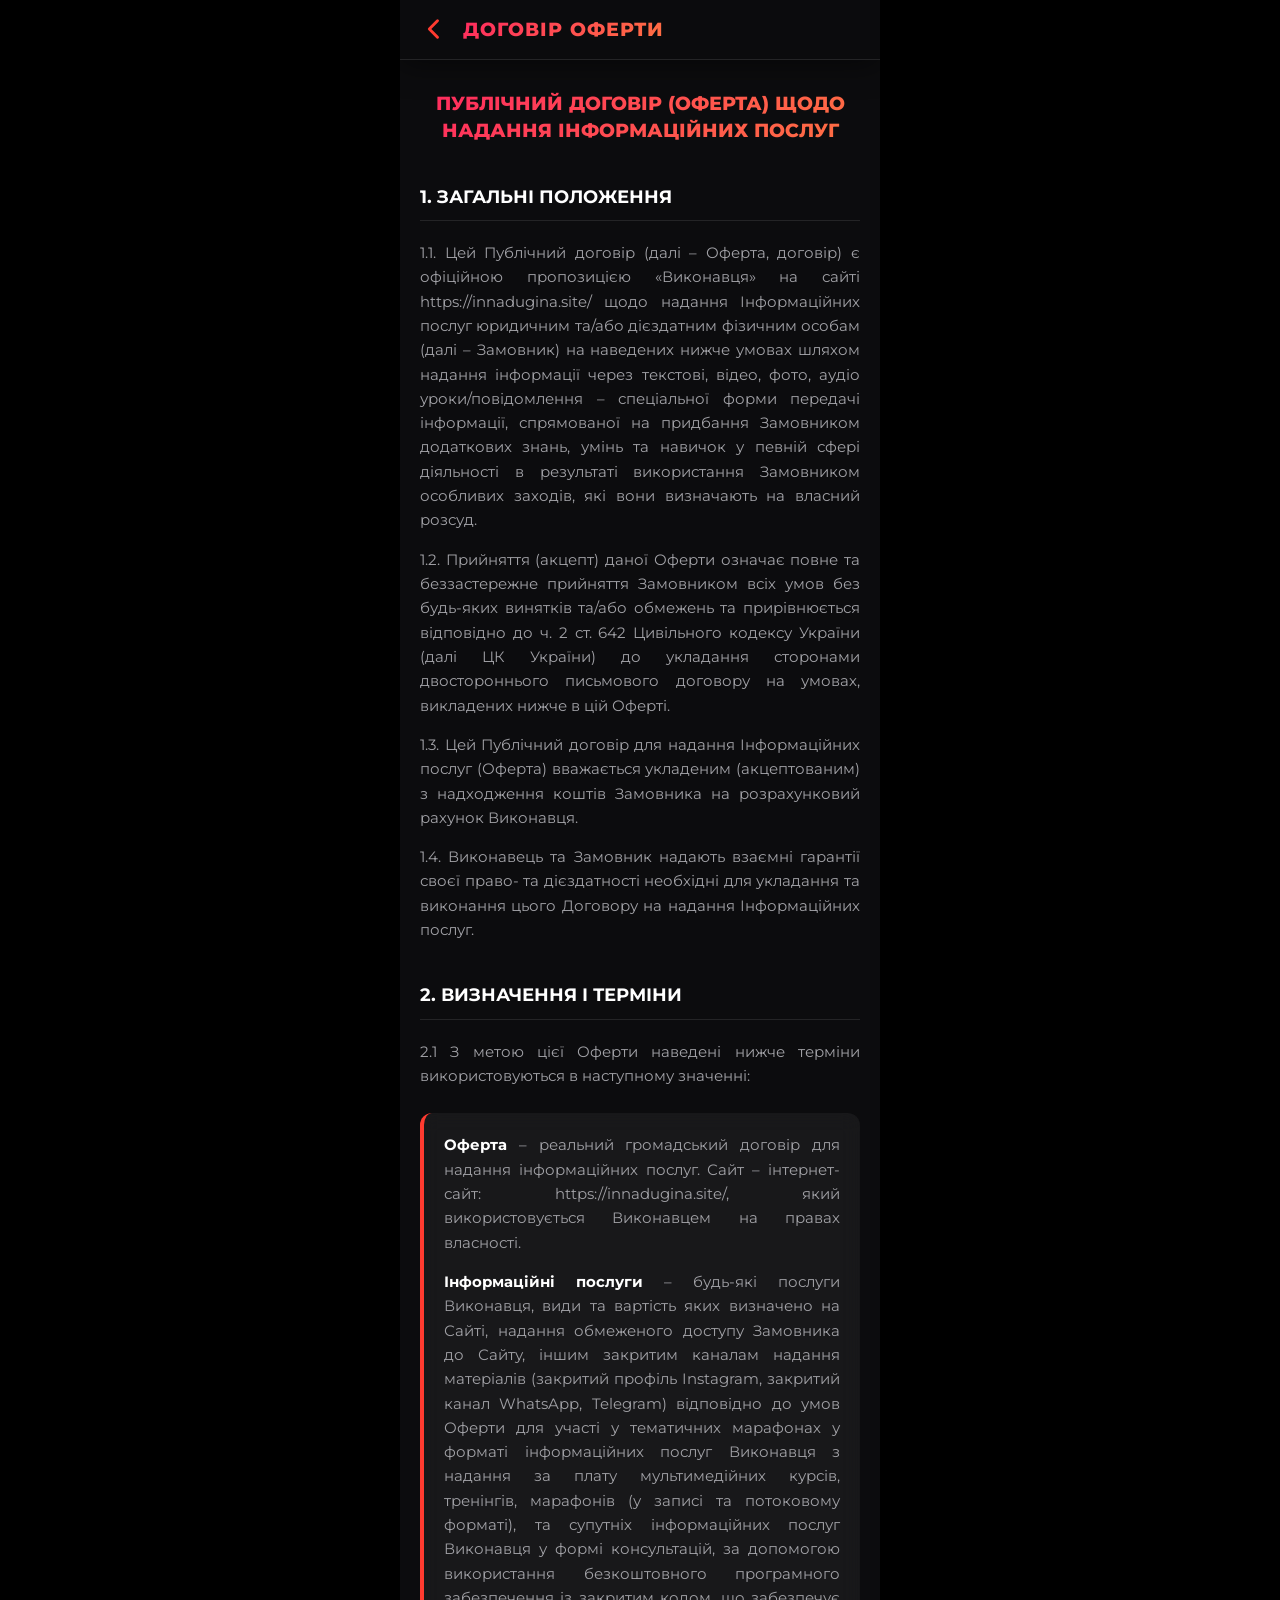
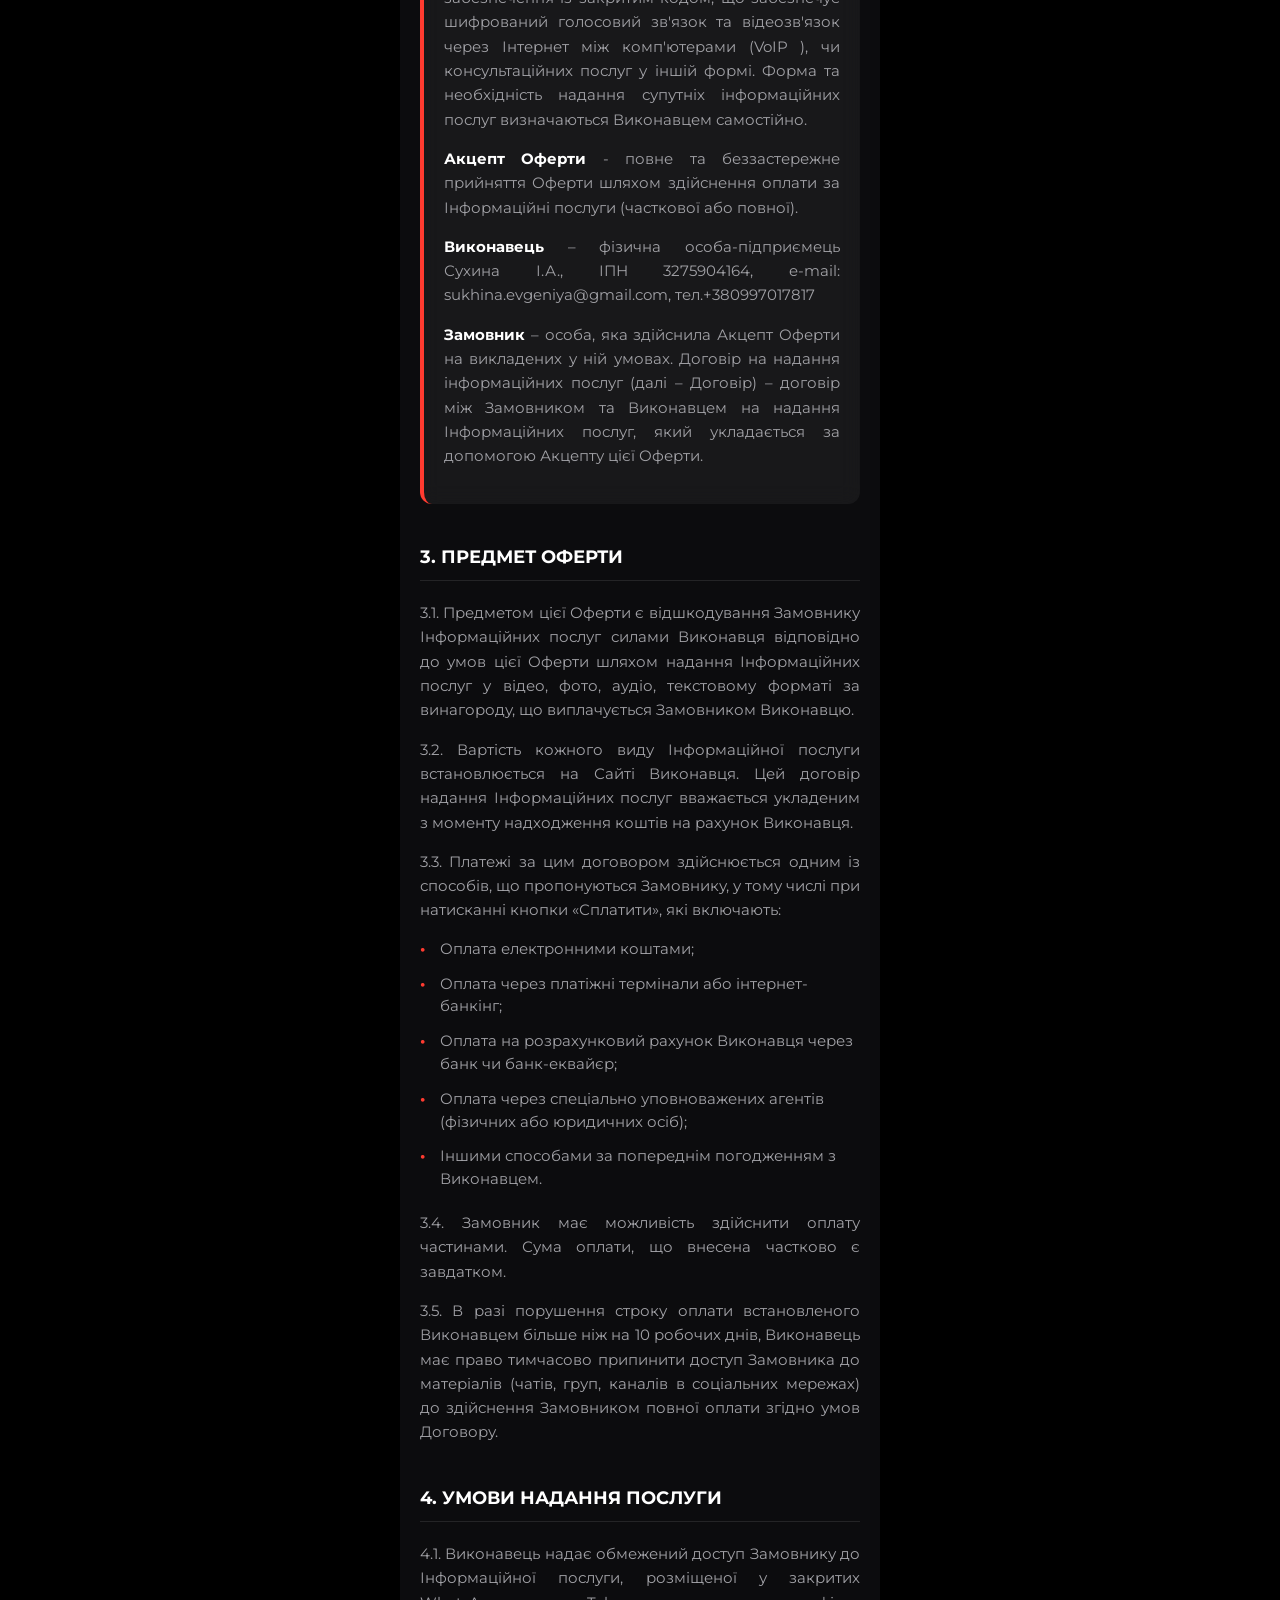
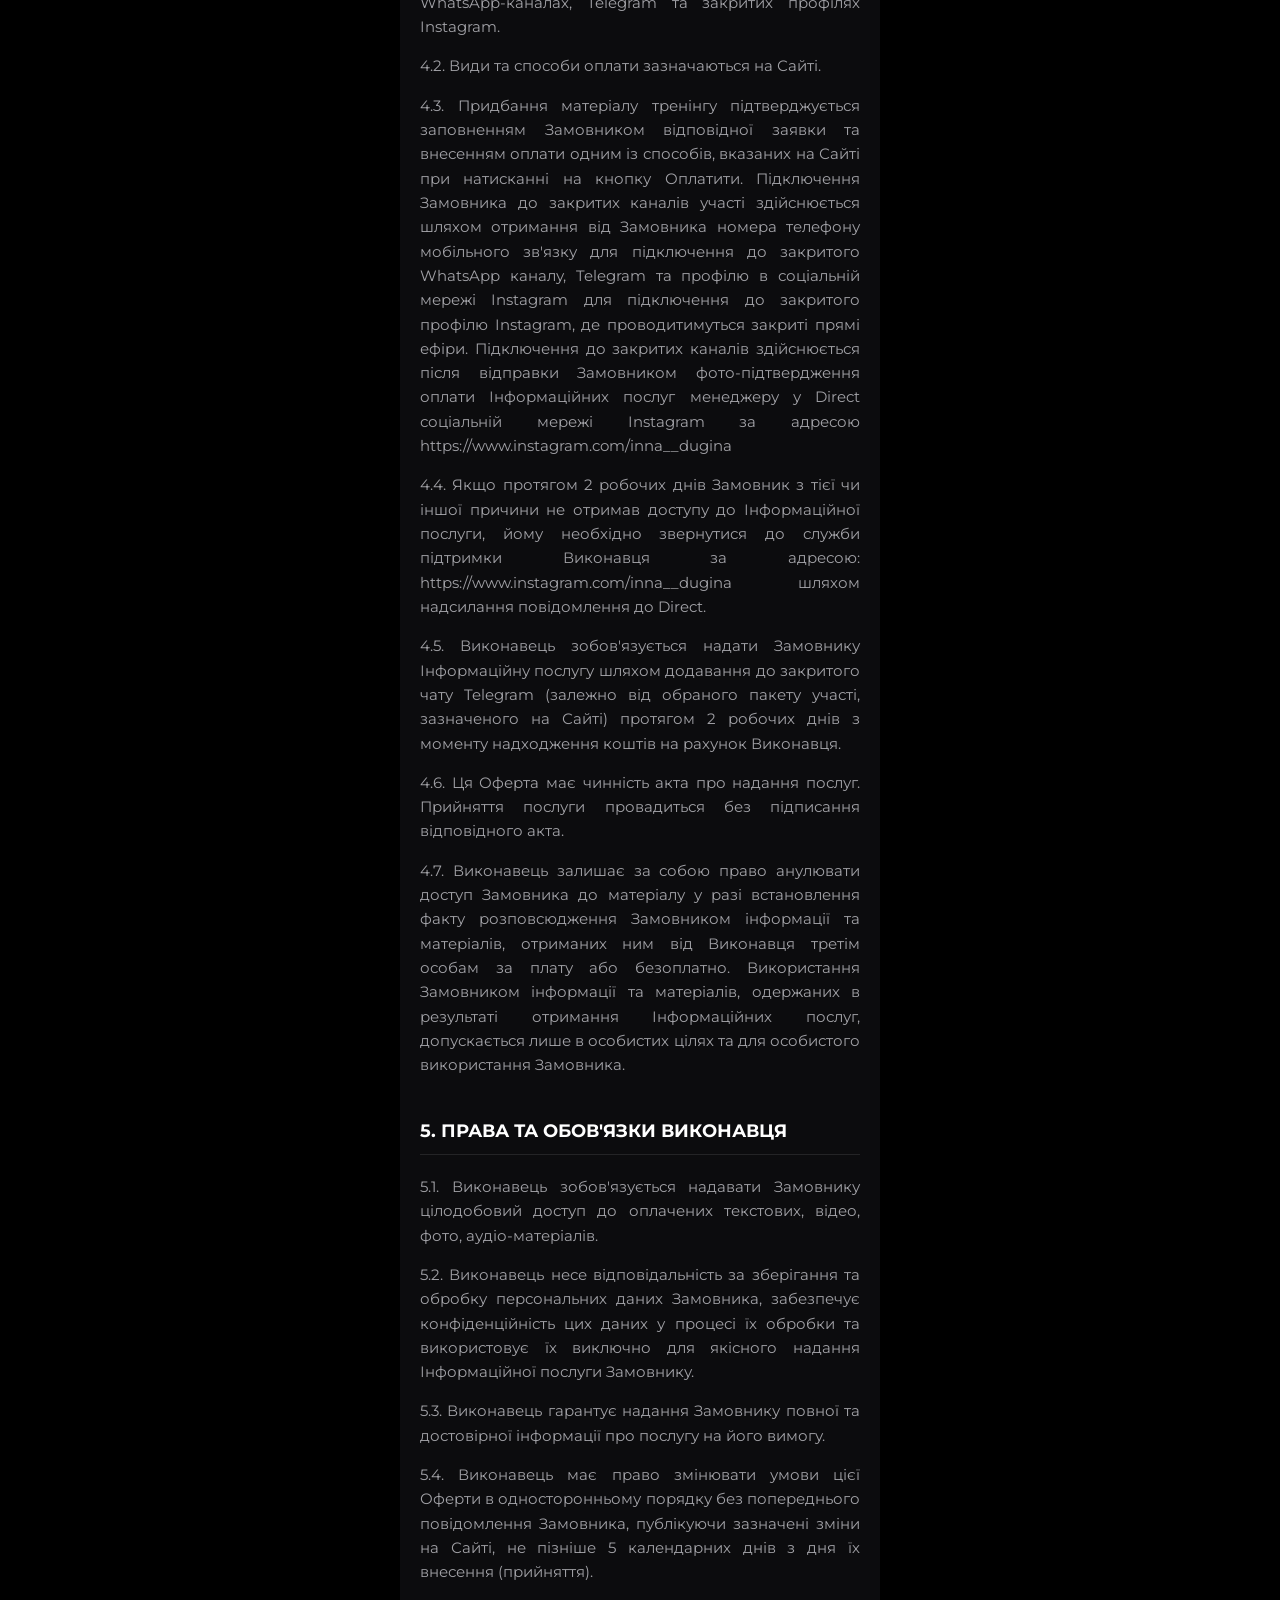
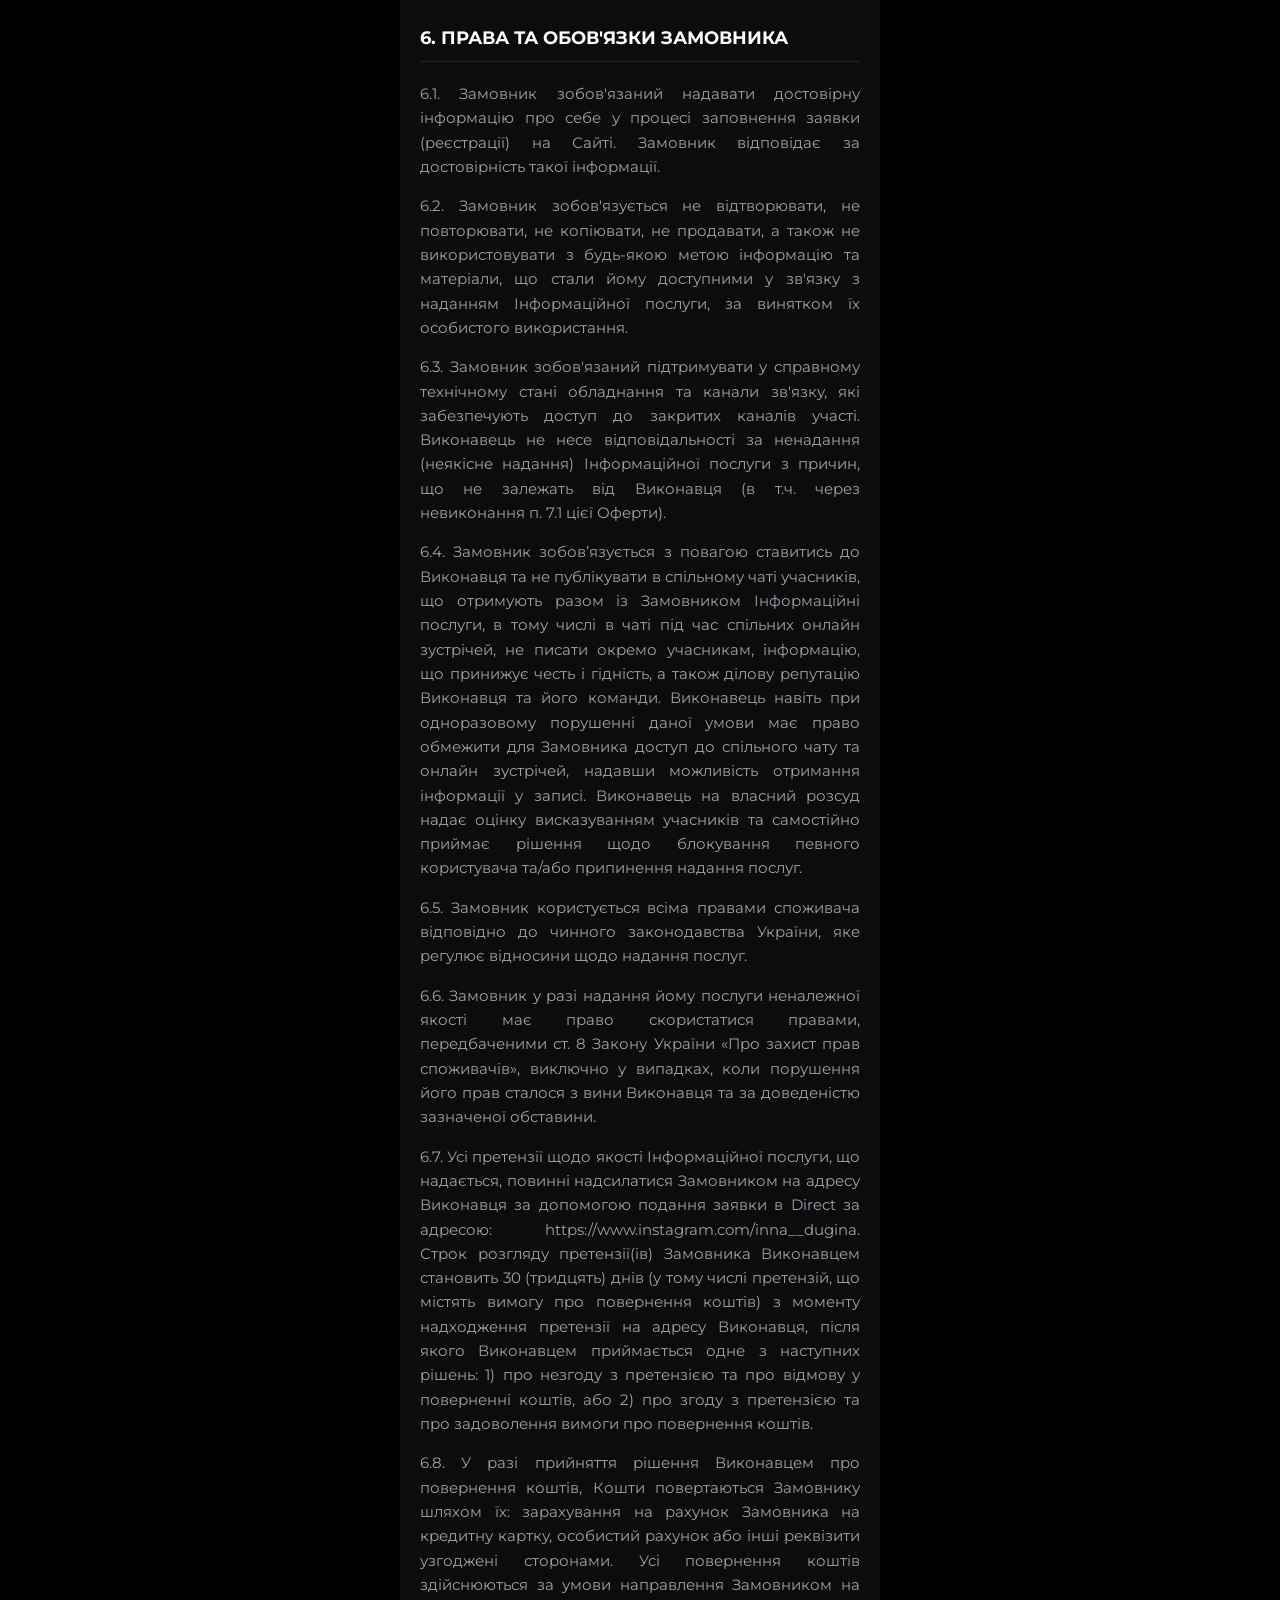
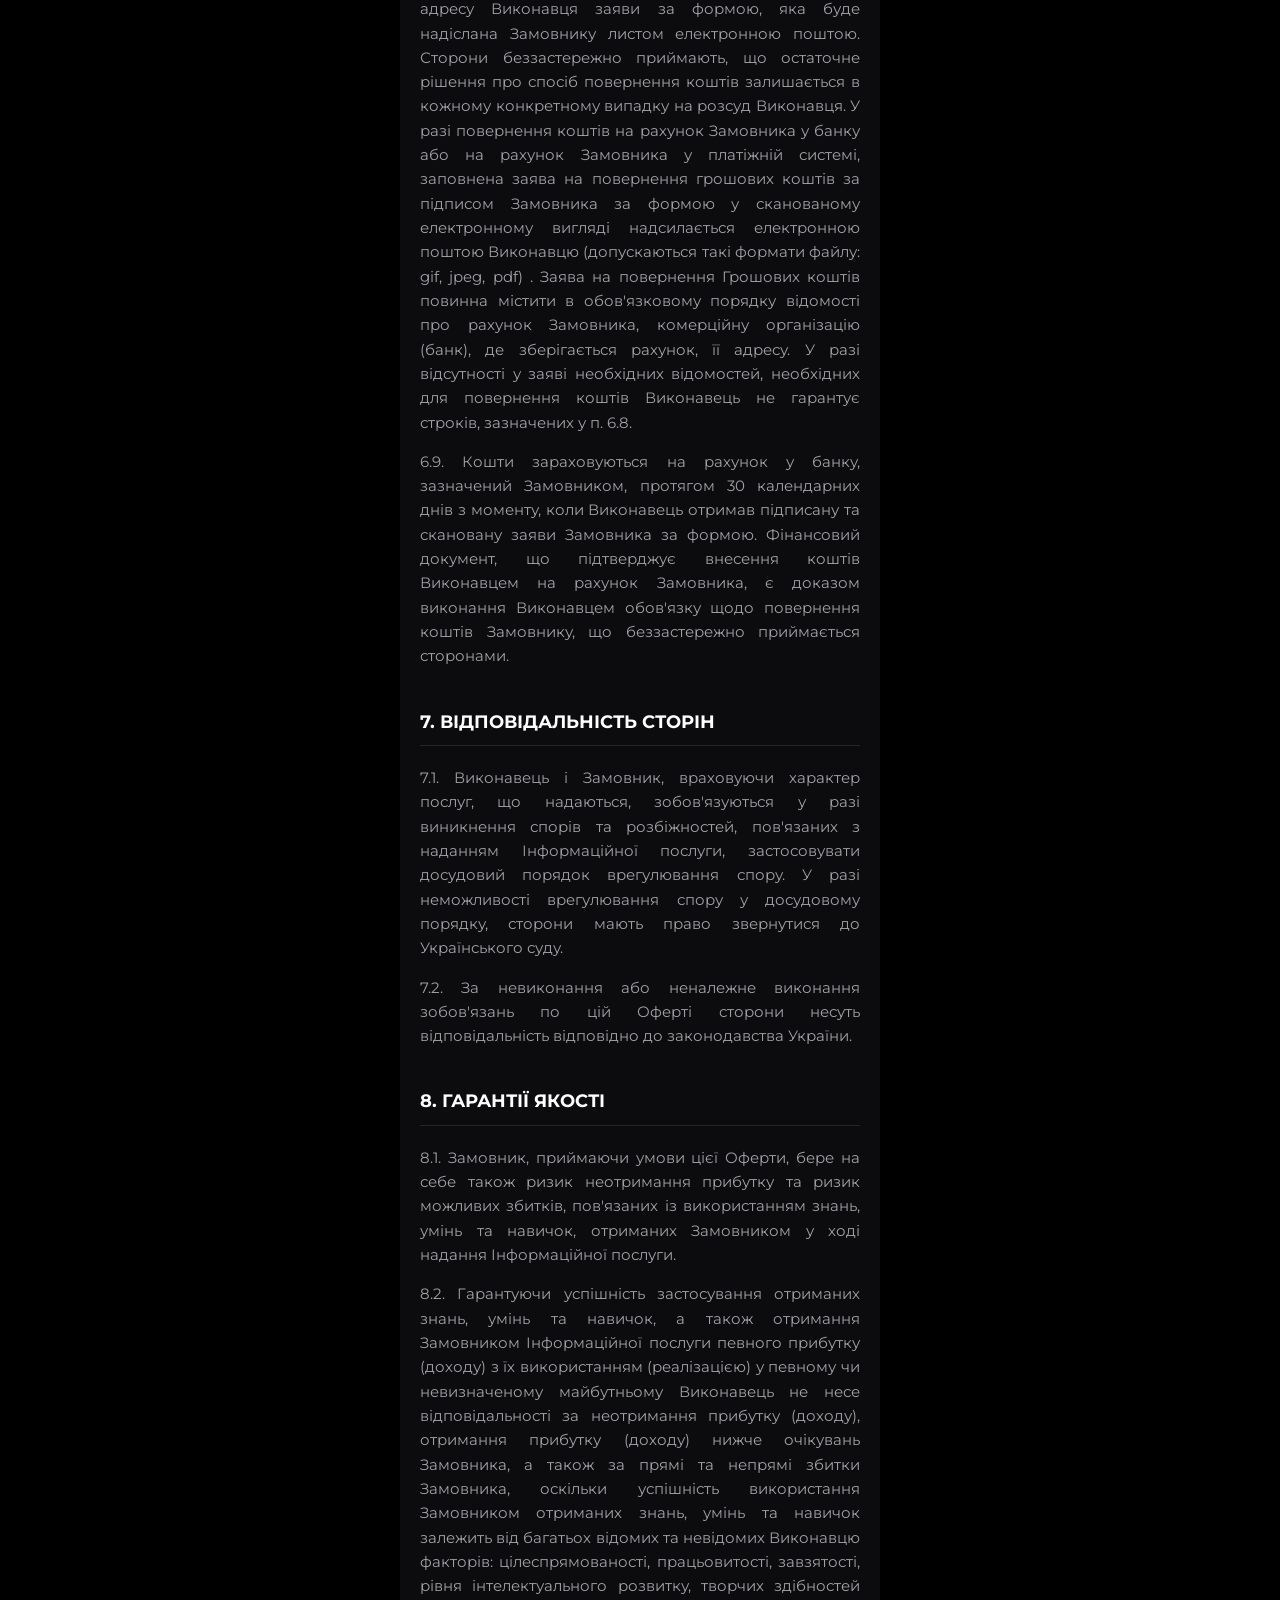
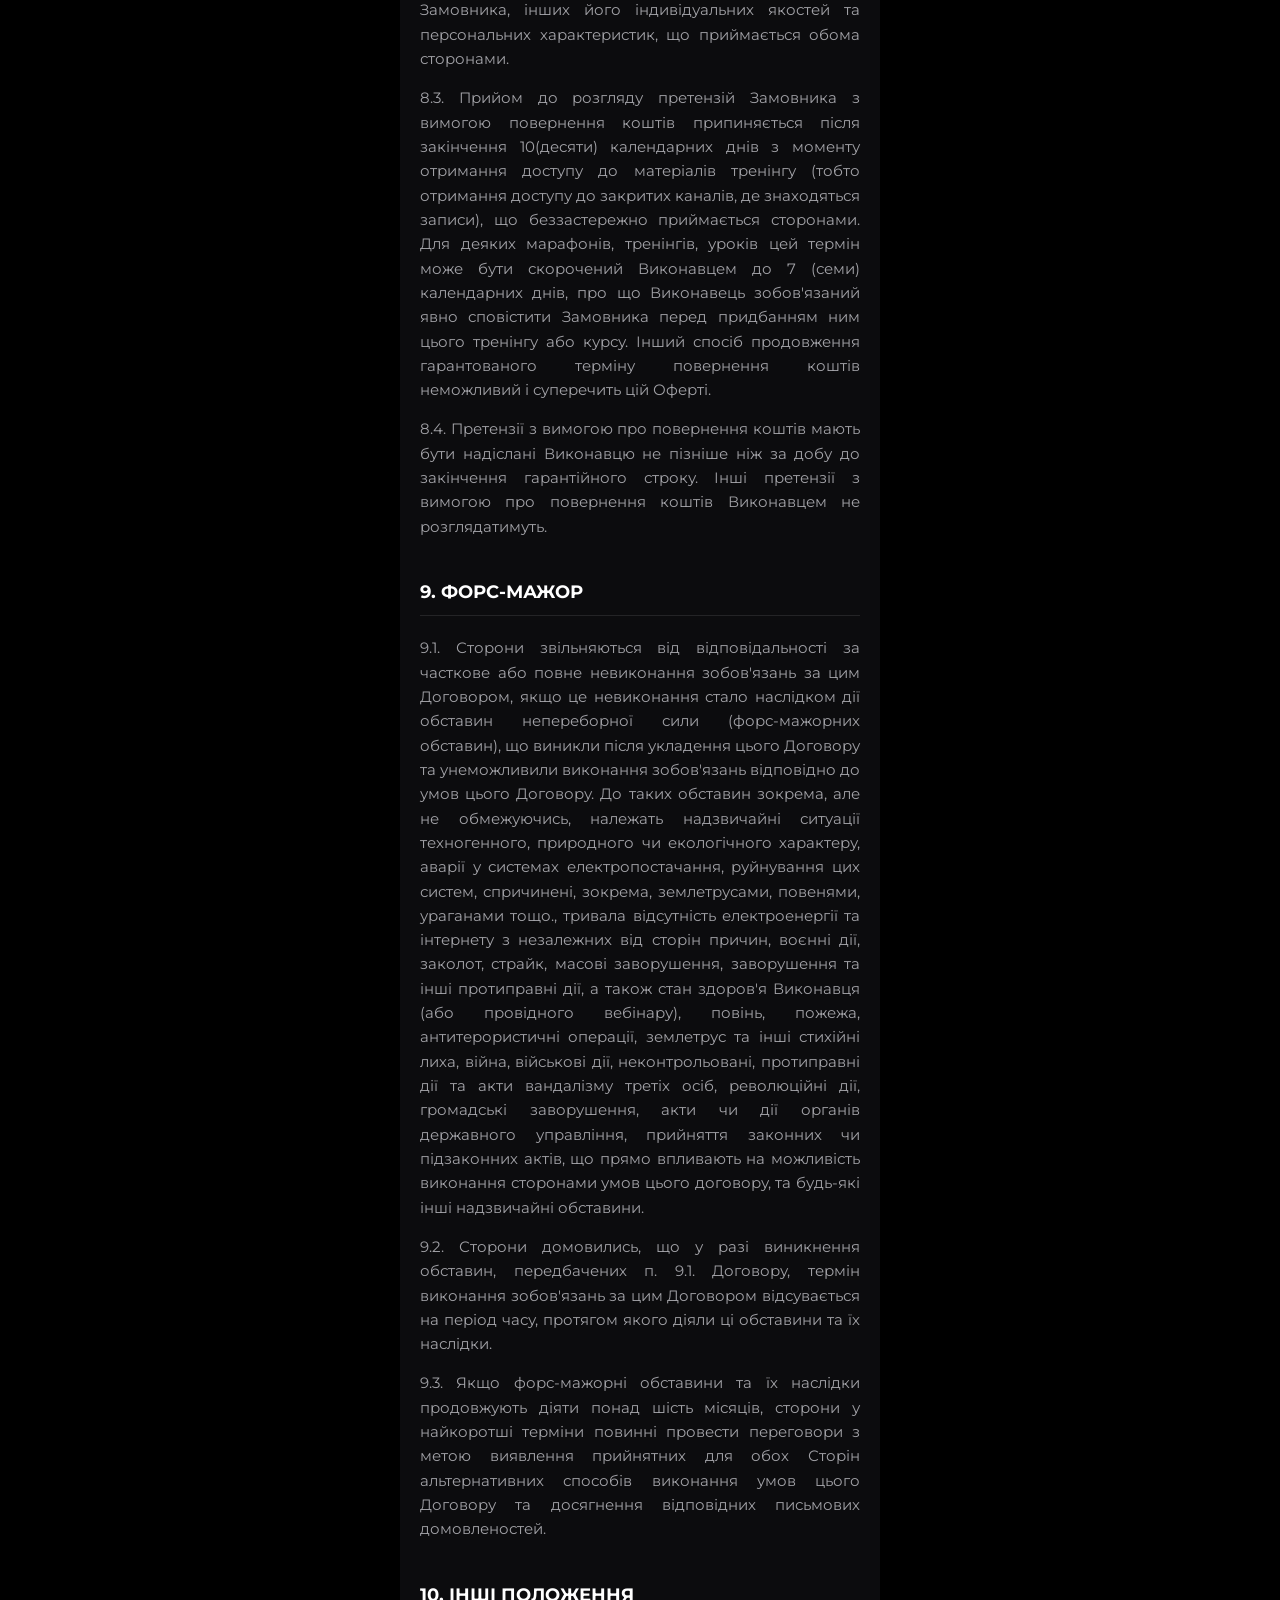
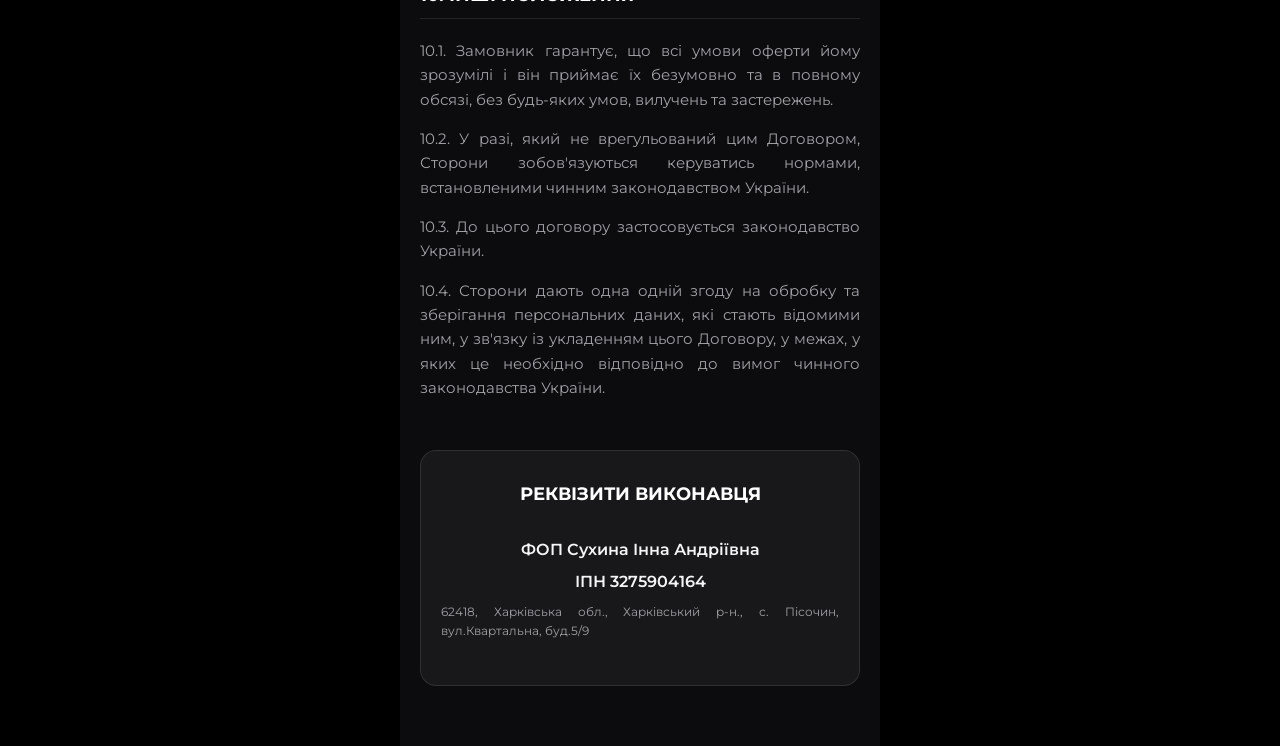
==== commit 904c8724: "Add premium scroll animations and gradients to legal docs" ====
--- a/oferta.html
+++ b/oferta.html
@@ -7,6 +7,7 @@
   
   <link href="https://fonts.googleapis.com/css2?family=Montserrat:wght@400;500;600;700;800;900&display=swap" rel="stylesheet">
   
+  <link href="https://unpkg.com/aos@2.3.1/dist/aos.css" rel="stylesheet">
   <link rel="stylesheet" href="css/style1.css">
   
   <style>
@@ -160,10 +161,7 @@
 </head>
 <body>
 
-<div class="snow-container">
-  <div class="snow"></div>
-  <div class="snow"></div>
-</div>
+
 
 <div class="mobile-wrapper">
   
@@ -173,7 +171,7 @@
         <path d="M15 19L8 12L15 5" stroke="currentColor" stroke-width="2.5" stroke-linecap="round" stroke-linejoin="round"/>
       </svg>
     </a>
-    <div class="doc-title">Договір оферти</div>
+    <div class="doc-title text-gradient" style="font-size: 1.2rem; font-weight: 800;">ДОГОВІР ОФЕРТИ</div>
   </header>
 
   <main class="doc-body">
@@ -286,5 +284,16 @@
   </main>
 </div>
 
+  <script src="https://unpkg.com/aos@2.3.1/dist/aos.js"></script>
+  <script>
+    document.querySelectorAll('.doc-body h4, .doc-body p, .highlight, .requisites, .styled-list span').forEach((el) => {
+      el.setAttribute('data-aos', 'fade-up');
+    });
+    AOS.init({
+      duration: 800,
+      once: true,
+      offset: 30,
+    });
+  </script>
 </body>
 </html>
--- a/css/style1.css
+++ b/css/style1.css
@@ -459,6 +459,39 @@
   100% { box-shadow: 0 0 0 0 rgba(255, 42, 95, 0); }
 }
 
+/* Custom Hero Animations */
+.hero-animate-down {
+  animation: fadeDown 1s cubic-bezier(0.16, 1, 0.3, 1) forwards;
+  opacity: 0;
+  transform: translateY(-30px);
+}
+
+.hero-animate-up {
+  animation: fadeUp 1s cubic-bezier(0.16, 1, 0.3, 1) forwards;
+  opacity: 0;
+  transform: translateY(30px);
+  animation-delay: 0.3s;
+}
+
+@keyframes fadeDown {
+  to {
+    opacity: 1;
+    transform: translateY(0);
+  }
+}
+
+@keyframes fadeUp {
+  to {
+    opacity: 1;
+    transform: translateY(0);
+  }
+}
+
+.tilt-card {
+  transform-style: preserve-3d;
+  will-change: transform;
+}
+
 .btn-primary:active {
   transform: scale(0.98);
 }
